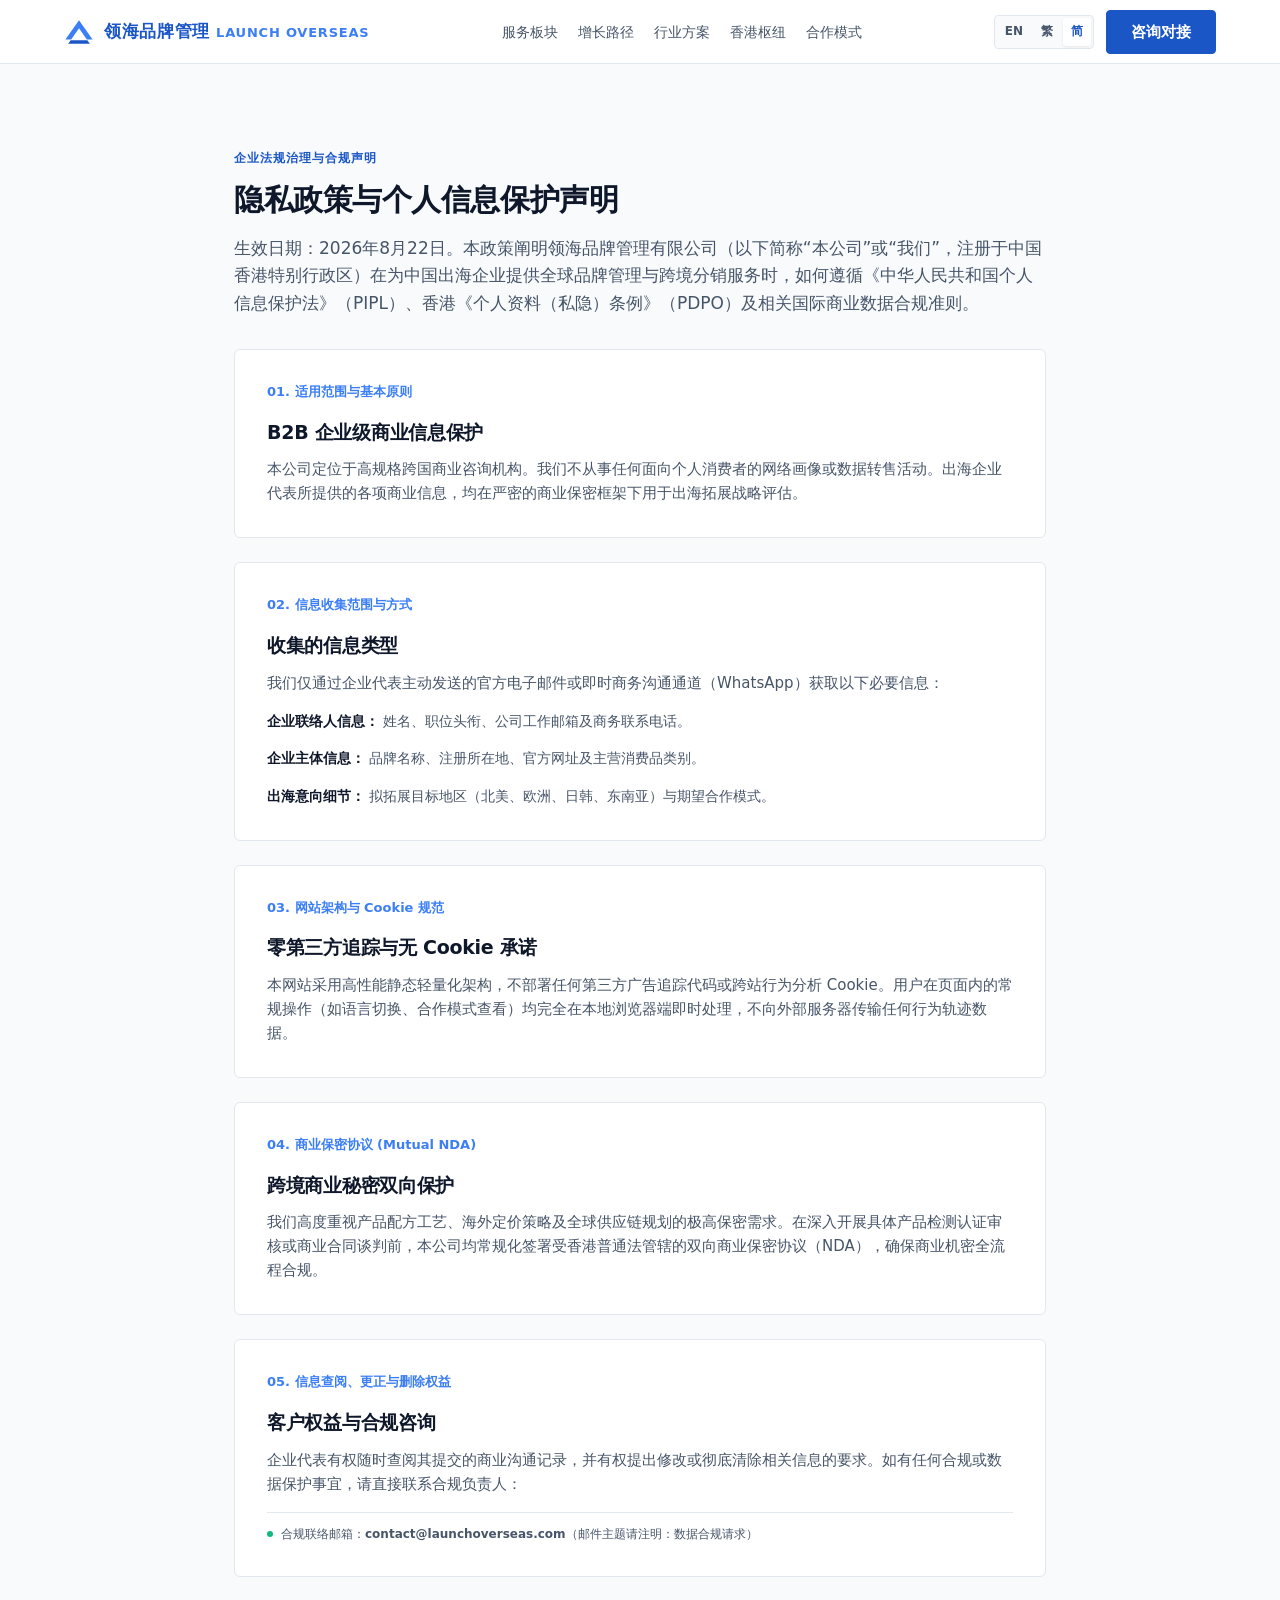
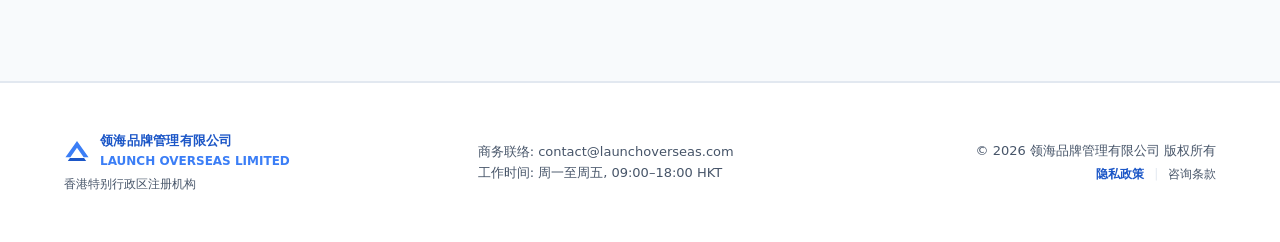
==== privacy-zh-cn.html @ 50e27c7c "1" ====
<!DOCTYPE html>
<html lang="zh-CN">
<head>
  <meta charset="UTF-8">
  <meta name="viewport" content="width=device-width, initial-scale=1.0, viewport-fit=cover">
  <meta name="theme-color" content="#1B56C7">
  <title>隐私政策 | 领海品牌管理有限公司</title>
  <meta name="description" content="领海品牌管理有限公司官方隐私政策与个人信息保护声明。严格遵循《中华人民共和国个人信息保护法》（PIPL）、香港PDPO及跨境商业咨询合规规范。">
  <link rel="canonical" href="https://launchoverseas.com/privacy-zh-cn.html">
  <link rel="alternate" hreflang="en" href="https://launchoverseas.com/privacy.html">
  <link rel="alternate" hreflang="zh-HK" href="https://launchoverseas.com/privacy-zh-hk.html">
  <link rel="alternate" hreflang="zh-CN" href="https://launchoverseas.com/privacy-zh-cn.html">
  <link rel="alternate" hreflang="x-default" href="https://launchoverseas.com/privacy.html">

  <!-- Open Graph -->
  <meta property="og:type" content="website">
  <meta property="og:site_name" content="领海品牌管理有限公司">
  <meta property="og:title" content="隐私政策 | 领海品牌管理有限公司">
  <meta property="og:description" content="领海品牌管理有限公司的数据安全合规、商业保密与隐私保护标准。">
  <meta property="og:url" content="https://launchoverseas.com/privacy-zh-cn.html">

  <!-- Modular Stylesheets -->
  <link rel="stylesheet" href="css/variables.css">
  <link rel="stylesheet" href="css/layout.css">
  <link rel="stylesheet" href="css/components.css">

  <!-- Schema.org JSON-LD -->
  <script type="application/ld+json">
  {
    "@context": "https://schema.org",
    "@type": "WebPage",
    "name": "隐私政策 - 领海品牌管理有限公司",
    "url": "https://launchoverseas.com/privacy-zh-cn.html",
    "description": "领海品牌管理有限公司的商业咨询隐私政策与个人信息保护条款。",
    "publisher": {
      "@type": "Corporation",
      "name": "领海品牌管理有限公司",
      "url": "https://launchoverseas.com/zh-cn.html"
    }
  }
  </script>
</head>
<body>
  <!-- Header / Navigation -->
  <header class="site-header" id="site-header">
    <div class="container header-container">
      <a href="zh-cn.html" class="brand-lockup" aria-label="领海品牌管理有限公司 首页">
        <svg class="brand-logo-svg" viewBox="270 85 260 225" width="30" height="26" aria-hidden="true">
          <path d="M 400 95 L 518 262 L 468 262 L 400 165 L 332 262 L 282 262 Z" fill="#3B7EF6"/>
          <polygon points="328,270 472,270 494,300 306,300" fill="#1B56C7"/>
        </svg>
        <span class="brand-names">
          <span class="brand-primary">领海品牌管理</span>
          <span class="brand-secondary">LAUNCH OVERSEAS</span>
        </span>
      </a>

      <nav class="desktop-nav" aria-label="主导航">
        <ul class="nav-links">
          <li><a href="zh-cn.html#capabilities">服务板块</a></li>
          <li><a href="zh-cn.html#roadmap">增长路径</a></li>
          <li><a href="zh-cn.html#playbooks">行业方案</a></li>
          <li><a href="zh-cn.html#jurisdiction">香港枢纽</a></li>
          <li><a href="zh-cn.html#models">合作模式</a></li>
        </ul>
      </nav>

      <div class="header-actions">
        <div class="lang-switch" role="group" aria-label="语言切换">
          <a href="privacy.html" class="lang-pill" hreflang="en">EN</a>
          <a href="privacy-zh-hk.html" class="lang-pill" hreflang="zh-HK">繁</a>
          <span class="lang-pill active">简</span>
        </div>
        <a href="zh-cn.html#contact" class="btn btn-primary nav-cta">咨询对接</a>
        <button class="mobile-toggle" id="mobile-toggle" aria-expanded="false" aria-controls="mobile-menu" aria-label="切换菜单">
          <span class="bar"></span>
          <span class="bar"></span>
        </button>
      </div>
    </div>

    <!-- Mobile Drawer Overlay -->
    <div class="mobile-menu" id="mobile-menu" aria-hidden="true">
      <div class="mobile-menu-inner">
        <ul class="mobile-nav-links">
          <li><a href="zh-cn.html#capabilities" class="mobile-link">服务板块</a></li>
          <li><a href="zh-cn.html#roadmap" class="mobile-link">增长路径</a></li>
          <li><a href="zh-cn.html#playbooks" class="mobile-link">行业落地方案</a></li>
          <li><a href="zh-cn.html#jurisdiction" class="mobile-link">香港枢纽</a></li>
          <li><a href="zh-cn.html#models" class="mobile-link">合作模式</a></li>
          <li><a href="zh-cn.html#contact" class="mobile-link mobile-cta-link">预约咨询</a></li>
        </ul>
        <div class="mobile-menu-footer">
          <span class="mobile-lang-title">Language / 語言 / 语言</span>
          <div class="mobile-lang-row">
            <a href="privacy.html" class="lang-pill">English</a>
            <a href="privacy-zh-hk.html" class="lang-pill">繁體中文</a>
            <span class="lang-pill active">简体中文</span>
          </div>
        </div>
      </div>
    </div>
  </header>

  <main>
    <section class="gateway-section">
      <div class="container" style="max-width: 860px;">
        <div class="section-header" style="margin-bottom: 32px;">
          <div class="meta-tag">企业法规治理与合规声明</div>
          <h1 class="section-title">隐私政策与个人信息保护声明</h1>
          <p class="section-definition">生效日期：2026年8月22日。本政策阐明领海品牌管理有限公司（以下简称“本公司”或“我们”，注册于中国香港特别行政区）在为中国出海企业提供全球品牌管理与跨境分销服务时，如何遵循《中华人民共和国个人信息保护法》（PIPL）、香港《个人资料（私隐）条例》（PDPO）及相关国际商业数据合规准则。</p>
        </div>

        <article class="feature-card" style="margin-bottom: 24px;">
          <div class="card-index">01. 适用范围与基本原则</div>
          <h2 class="card-title">B2B 企业级商业信息保护</h2>
          <p class="card-desc">本公司定位于高规格跨国商业咨询机构。我们不从事任何面向个人消费者的网络画像或数据转售活动。出海企业代表所提供的各项商业信息，均在严密的商业保密框架下用于出海拓展战略评估。</p>
        </article>

        <article class="feature-card" style="margin-bottom: 24px;">
          <div class="card-index">02. 信息收集范围与方式</div>
          <h2 class="card-title">收集的信息类型</h2>
          <p class="card-desc">我们仅通过企业代表主动发送的官方电子邮件或即时商务沟通通道（WhatsApp）获取以下必要信息：</p>
          <ul class="pillar-list" style="margin-top: 16px;">
            <li><strong>企业联络人信息：</strong> 姓名、职位头衔、公司工作邮箱及商务联系电话。</li>
            <li><strong>企业主体信息：</strong> 品牌名称、注册所在地、官方网址及主营消费品类别。</li>
            <li><strong>出海意向细节：</strong> 拟拓展目标地区（北美、欧洲、日韩、东南亚）与期望合作模式。</li>
          </ul>
        </article>

        <article class="feature-card" style="margin-bottom: 24px;">
          <div class="card-index">03. 网站架构与 Cookie 规范</div>
          <h2 class="card-title">零第三方追踪与无 Cookie 承诺</h2>
          <p class="card-desc">本网站采用高性能静态轻量化架构，不部署任何第三方广告追踪代码或跨站行为分析 Cookie。用户在页面内的常规操作（如语言切换、合作模式查看）均完全在本地浏览器端即时处理，不向外部服务器传输任何行为轨迹数据。</p>
        </article>

        <article class="feature-card" style="margin-bottom: 24px;">
          <div class="card-index">04. 商业保密协议 (Mutual NDA)</div>
          <h2 class="card-title">跨境商业秘密双向保护</h2>
          <p class="card-desc">我们高度重视产品配方工艺、海外定价策略及全球供应链规划的极高保密需求。在深入开展具体产品检测认证审核或商业合同谈判前，本公司均常规化签署受香港普通法管辖的双向商业保密协议（NDA），确保商业机密全流程合规。</p>
        </article>

        <article class="feature-card" style="margin-bottom: 24px;">
          <div class="card-index">05. 信息查阅、更正与删除权益</div>
          <h2 class="card-title">客户权益与合规咨询</h2>
          <p class="card-desc">企业代表有权随时查阅其提交的商业沟通记录，并有权提出修改或彻底清除相关信息的要求。如有任何合规或数据保护事宜，请直接联系合规负责人：</p>
          <div class="hub-matrix-footer" style="margin-top: 16px; padding-top: 12px;">
            <span class="footer-indicator"></span>
            <span>合规联络邮箱：<strong>contact@launchoverseas.com</strong>（邮件主题请注明：数据合规请求）</span>
          </div>
        </article>
      </div>
    </section>
  </main>

  <!-- Footer -->
  <footer class="site-footer">
    <div class="container footer-grid">
      <div class="footer-col">
        <div class="footer-brand-lockup">
          <svg class="footer-logo-svg" viewBox="270 85 260 225" width="26" height="22" aria-hidden="true">
            <path d="M 400 95 L 518 262 L 468 262 L 400 165 L 332 262 L 282 262 Z" fill="#3B7EF6"/>
            <polygon points="328,270 472,270 494,300 306,300" fill="#1B56C7"/>
          </svg>
          <div>
            <div class="footer-brand">领海品牌管理有限公司</div>
            <div class="footer-brand-en">LAUNCH OVERSEAS LIMITED</div>
          </div>
        </div>
        <p class="footer-sub">香港特别行政区注册机构</p>
      </div>

      <div class="footer-col footer-center">
        <p class="footer-meta">商务联络: contact@launchoverseas.com</p>
        <p class="footer-meta">工作时间: 周一至周五, 09:00–18:00 HKT</p>
      </div>

      <div class="footer-col footer-right">
        <p class="footer-copy">&copy; 2026 领海品牌管理有限公司 版权所有</p>
        <div class="footer-links">
          <a href="privacy-zh-cn.html" style="color: var(--color-indigo); font-weight: 600;">隐私政策</a>
          <span class="link-divider">|</span>
          <span>咨询条款</span>
        </div>
      </div>
    </div>
  </footer>

  <script src="js/app.js"></script>
</body>
</html>
---- css/variables.css ----
/* ==========================================================================
   Launch Overseas Limited - Design Tokens & Global Reset
   ========================================================================== */

:root {
  --bg-canvas: #F8FAFC;
  --bg-surface: #FFFFFF;
  --text-primary: #0F172A;
  --text-secondary: #475569;
  --border-stone: #E2E8F0;
  --color-indigo: #1B56C7;        /* Primary Royal Cobalt */
  --color-indigo-hover: #13429E;
  --color-azure: #3B7EF6;         /* Electric Azure */
  --color-azure-light: #EFF6FF;
  --font-main: system-ui, -apple-system, BlinkMacSystemFont, "Segoe UI", Roboto, "PingFang SC", "Microsoft YaHei", "PingFang HK", "Microsoft JhengHei", sans-serif;
  --header-height: 64px;
  --transition-smooth: 0.2s cubic-bezier(0.16, 1, 0.3, 1);
}

*, *::before, *::after {
  box-sizing: border-box;
  margin: 0;
  padding: 0;
}

html {
  font-size: 16px;
  scroll-behavior: smooth;
  -webkit-text-size-adjust: 100%;
}

body {
  background-color: var(--bg-canvas);
  color: var(--text-primary);
  font-family: var(--font-main);
  line-height: 1.6;
  padding-top: var(--header-height);
  padding-bottom: env(safe-area-inset-bottom);
  overflow-x: hidden;
}

.container {
  width: 100%;
  max-width: 1200px;
  margin: 0 auto;
  padding: 0 24px;
}

/* Typography Helpers */
h1, h2, h3, h4 {
  font-weight: 700;
  letter-spacing: -0.015em;
  color: var(--text-primary);
}

a {
  color: inherit;
  text-decoration: none;
}

.meta-tag {
  display: inline-block;
  font-size: 0.75rem;
  text-transform: uppercase;
  letter-spacing: 0.08em;
  color: var(--color-indigo);
  margin-bottom: 12px;
  font-weight: 700;
}
---- css/layout.css ----
/* ==========================================================================
   Launch Overseas Limited - Layout, Navigation & Breakpoints
   ========================================================================== */

/* Global Navigation */
.site-header {
  position: fixed;
  top: 0;
  left: 0;
  width: 100%;
  height: var(--header-height);
  background-color: rgba(255, 255, 255, 0.96);
  backdrop-filter: blur(12px);
  -webkit-backdrop-filter: blur(12px);
  border-bottom: 1px solid var(--border-stone);
  z-index: 1000;
  padding-top: env(safe-area-inset-top);
}

.header-container {
  display: flex;
  align-items: center;
  justify-content: space-between;
  height: 100%;
  gap: 12px;
}

.brand-lockup {
  display: flex;
  align-items: center;
  gap: 10px;
  flex-shrink: 0;
}

.brand-logo-svg {
  flex-shrink: 0;
  display: block;
}

.brand-names {
  display: flex;
  align-items: baseline;
  gap: 6px;
  white-space: nowrap;
}

.brand-primary {
  font-size: 1.0625rem;
  font-weight: 800;
  letter-spacing: 0.04em;
  color: var(--color-indigo);
}

.brand-secondary {
  font-size: 0.8125rem;
  font-weight: 600;
  letter-spacing: 0.06em;
  color: var(--color-azure);
}

.desktop-nav .nav-links {
  display: flex;
  list-style: none;
  gap: 20px;
}

.nav-links a {
  font-size: 0.875rem;
  font-weight: 500;
  color: var(--text-secondary);
  transition: color var(--transition-smooth);
}

.nav-links a:hover {
  color: var(--color-indigo);
}

.header-actions {
  display: flex;
  align-items: center;
  gap: 12px;
  flex-shrink: 0;
}

/* 3-Language Segmented Switcher (Desktop) */
.lang-switch {
  display: inline-flex;
  align-items: center;
  background-color: var(--bg-canvas);
  border: 1px solid var(--border-stone);
  border-radius: 4px;
  padding: 2px;
  gap: 2px;
}

.lang-pill {
  display: inline-flex;
  align-items: center;
  justify-content: center;
  padding: 4px 8px;
  font-size: 0.75rem;
  font-weight: 600;
  color: var(--text-secondary);
  border-radius: 3px;
  min-height: 28px;
  transition: background-color var(--transition-smooth), color var(--transition-smooth);
}

.lang-pill:hover {
  color: var(--color-indigo);
}

.lang-pill.active {
  background-color: var(--bg-surface);
  color: var(--color-indigo);
  box-shadow: 0 1px 3px rgba(0, 0, 0, 0.08);
}

.mobile-toggle {
  display: none;
  background: none;
  border: none;
  cursor: pointer;
  padding: 10px 4px;
  width: 44px;
  height: 44px;
  flex-direction: column;
  justify-content: center;
  align-items: center;
  gap: 6px;
}

.mobile-toggle .bar {
  display: block;
  width: 22px;
  height: 2px;
  background-color: var(--text-primary);
  transition: transform var(--transition-smooth), opacity var(--transition-smooth);
}

.mobile-menu {
  display: none;
}

/* Sections & Structural Layout */
.section-header {
  margin-bottom: 40px;
  max-width: 860px;
}

.section-title {
  font-size: 1.875rem;
  line-height: 1.3;
  margin-bottom: 16px;
}

.section-definition {
  font-size: 1.0625rem;
  color: var(--text-secondary);
  line-height: 1.6;
}

.gateway-section, .profiles-section, .roadmap-section, .playbooks-section, .pillars-section, .models-section, .faq-section, .contact-section {
  padding: 80px 0;
  border-bottom: 1px solid var(--border-stone);
}

.card-grid {
  display: grid;
  gap: 24px;
}

.card-grid.three-col {
  grid-template-columns: repeat(3, 1fr);
}

.card-grid.two-col {
  grid-template-columns: repeat(2, 1fr);
}

/* Footer Layout */
.site-footer {
  padding: 48px 0;
  background-color: var(--bg-surface);
  border-top: 1px solid var(--border-stone);
}

.footer-grid {
  display: grid;
  grid-template-columns: 1.2fr 1fr 1.2fr;
  gap: 24px;
  align-items: center;
  font-size: 0.8125rem;
  color: var(--text-secondary);
}

.footer-brand-lockup {
  display: flex;
  align-items: center;
  gap: 10px;
  margin-bottom: 4px;
}

.footer-brand {
  font-weight: 800;
  letter-spacing: 0.02em;
  color: var(--color-indigo);
}

.footer-brand-zh, .footer-brand-en {
  font-size: 0.75rem;
  color: var(--color-azure);
  font-weight: 600;
}

.footer-sub {
  font-size: 0.75rem;
  margin-top: 2px;
}

.footer-right {
  text-align: right;
}

.footer-links {
  margin-top: 4px;
  font-size: 0.75rem;
}

.link-divider {
  margin: 0 6px;
  color: var(--border-stone);
}

/* Responsive Adaptations */
@media (max-width: 992px) {
  .hero-grid {
    grid-template-columns: 1fr;
    gap: 36px;
  }

  .card-grid.three-col, .card-grid.two-col, .faq-grid {
    grid-template-columns: 1fr;
  }

  .trust-commitments, .contact-channels {
    grid-template-columns: 1fr;
  }

  .footer-grid {
    grid-template-columns: 1fr;
    text-align: left;
    gap: 16px;
  }

  .footer-right {
    text-align: left;
  }
}

@media (max-width: 768px) {
  :root {
    --header-height: 56px;
  }

  .container {
    padding: 0 16px;
  }

  /* Clean Mobile Header */
  .desktop-nav, .nav-cta, .brand-secondary, .lang-switch {
    display: none;
  }

  .brand-primary {
    font-size: 0.9375rem;
  }

  .mobile-toggle {
    display: flex;
  }

  .section-title {
    font-size: 1.5rem;
  }

  /* Mobile Drawer Overlay */
  .mobile-menu {
    display: block;
    position: fixed;
    top: var(--header-height);
    left: 0;
    width: 100%;
    height: calc(100dvh - var(--header-height));
    background-color: var(--bg-surface);
    border-top: 1px solid var(--border-stone);
    transform: translateY(-100%);
    opacity: 0;
    pointer-events: none;
    transition: transform var(--transition-smooth), opacity var(--transition-smooth);
    z-index: 999;
  }

  .mobile-menu.is-open {
    transform: translateY(0);
    opacity: 1;
    pointer-events: auto;
  }

  .mobile-menu-inner {
    padding: 28px 20px;
    display: flex;
    flex-direction: column;
    justify-content: space-between;
    height: 100%;
    overflow-y: auto;
  }

  .mobile-nav-links {
    list-style: none;
    display: flex;
    flex-direction: column;
    gap: 16px;
  }

  .mobile-nav-links a {
    font-size: 1.1rem;
    font-weight: 600;
    color: var(--text-primary);
  }

  .mobile-cta-link {
    color: var(--color-indigo) !important;
    font-weight: 700;
  }

  /* Language Switcher inside Mobile Drawer */
  .mobile-menu-footer {
    display: flex;
    flex-direction: column;
    gap: 12px;
    padding-top: 20px;
    border-top: 1px solid var(--border-stone);
  }

  .mobile-lang-title {
    font-size: 0.75rem;
    text-transform: uppercase;
    letter-spacing: 0.05em;
    color: var(--text-secondary);
    font-weight: 700;
  }

  .mobile-lang-row {
    display: flex;
    align-items: center;
    gap: 8px;
  }

  .mobile-lang-row .lang-pill {
    flex: 1;
    min-height: 40px;
    font-size: 0.875rem;
    background-color: var(--bg-canvas);
    border: 1px solid var(--border-stone);
  }

  .mobile-lang-row .lang-pill.active {
    background-color: var(--color-indigo);
    color: #FFFFFF;
    border-color: var(--color-indigo);
  }
}
---- css/components.css ----
/* ==========================================================================
   Launch Overseas Limited - Component Library
   ========================================================================== */

/* Buttons & Links */
.btn {
  display: inline-flex;
  align-items: center;
  justify-content: center;
  min-height: 44px;
  padding: 0 24px;
  font-size: 0.9375rem;
  font-weight: 600;
  border-radius: 4px;
  cursor: pointer;
  transition: background-color var(--transition-smooth), opacity var(--transition-smooth), transform var(--transition-smooth);
}

.btn-primary {
  background-color: var(--color-indigo);
  color: #FFFFFF;
  border: 1px solid var(--color-indigo);
}

.btn-primary:hover {
  background-color: var(--color-indigo-hover);
  transform: translateY(-1px);
}

.btn-link {
  display: inline-flex;
  align-items: center;
  gap: 8px;
  min-height: 44px;
  font-size: 0.9375rem;
  font-weight: 600;
  color: var(--color-indigo);
}

.btn-link:hover .arrow {
  transform: translateX(4px);
}

.arrow {
  transition: transform var(--transition-smooth);
}

/* Hero Component */
.hero-section {
  padding: 80px 0 64px;
  background-color: var(--bg-surface);
  border-bottom: 1px solid var(--border-stone);
}

.hero-grid {
  display: grid;
  grid-template-columns: 6.5fr 5.5fr;
  gap: 48px;
  align-items: center;
}

.hero-title {
  font-size: 2.375rem;
  line-height: 1.22;
  margin-bottom: 20px;
}

.hero-lead {
  font-size: 1.0625rem;
  color: var(--text-secondary);
  line-height: 1.6;
  margin-bottom: 32px;
}

.hero-actions {
  display: flex;
  align-items: center;
  gap: 24px;
  margin-bottom: 36px;
  flex-wrap: wrap;
}

.hero-region-pills {
  display: flex;
  gap: 10px;
  flex-wrap: wrap;
}

.region-pill {
  font-size: 0.75rem;
  font-weight: 600;
  padding: 6px 12px;
  background-color: var(--color-azure-light);
  border: 1px solid #BFDBFE;
  color: var(--color-indigo);
  border-radius: 4px;
}

/* Hero Matrix Visual */
.hero-visual {
  background-color: var(--bg-surface);
  border: 1px solid var(--border-stone);
  border-radius: 6px;
  padding: 28px;
  box-shadow: 0 4px 20px -2px rgba(27, 86, 199, 0.05);
}

.hub-matrix-header {
  display: flex;
  justify-content: space-between;
  align-items: center;
  flex-wrap: wrap;
  gap: 8px;
  padding-bottom: 16px;
  border-bottom: 1px solid var(--border-stone);
  margin-bottom: 20px;
}

.hub-badge-wrap {
  display: flex;
  align-items: center;
  gap: 8px;
  flex-wrap: wrap;
}

.hub-tag {
  background-color: var(--color-indigo);
  color: #FFFFFF;
  font-size: 0.6875rem;
  font-weight: 700;
  padding: 3px 8px;
  border-radius: 3px;
  letter-spacing: 0.05em;
  text-transform: uppercase;
}

.hub-location {
  font-size: 0.875rem;
  font-weight: 700;
  color: var(--text-primary);
}

.hub-law-label {
  font-size: 0.75rem;
  font-weight: 500;
  color: var(--color-azure);
}

.matrix-grid {
  display: grid;
  grid-template-columns: 1fr 1fr;
  gap: 16px;
  margin-bottom: 20px;
}

.matrix-tile {
  background-color: var(--bg-canvas);
  border: 1px solid var(--border-stone);
  border-radius: 4px;
  padding: 16px;
}

.tile-region {
  font-size: 0.75rem;
  text-transform: uppercase;
  letter-spacing: 0.05em;
  color: var(--color-azure);
  font-weight: 700;
  margin-bottom: 4px;
}

.tile-stat {
  font-size: 0.9375rem;
  font-weight: 700;
  color: var(--text-primary);
  margin-bottom: 6px;
}

.tile-desc {
  font-size: 0.75rem;
  color: var(--text-secondary);
  line-height: 1.45;
}

.hub-matrix-footer {
  display: flex;
  align-items: center;
  gap: 8px;
  padding-top: 14px;
  border-top: 1px solid var(--border-stone);
  font-size: 0.75rem;
  color: var(--text-secondary);
}

.footer-indicator {
  display: inline-block;
  width: 6px;
  height: 6px;
  border-radius: 50%;
  background-color: #10B981;
  flex-shrink: 0;
}

/* Feature & Pillar Cards */
.feature-card, .pillar-card {
  background-color: var(--bg-surface);
  border: 1px solid var(--border-stone);
  border-radius: 6px;
  padding: 32px;
  transition: transform var(--transition-smooth), box-shadow var(--transition-smooth);
}

.feature-card:hover, .pillar-card:hover {
  transform: translateY(-2px);
  box-shadow: 0 6px 24px -4px rgba(27, 86, 199, 0.06);
}

.card-index {
  font-size: 0.8125rem;
  font-weight: 700;
  color: var(--color-azure);
  margin-bottom: 16px;
}

.card-title {
  font-size: 1.1875rem;
  line-height: 1.4;
  margin-bottom: 12px;
}

.card-desc {
  font-size: 0.9375rem;
  color: var(--text-secondary);
  line-height: 1.6;
}

.pillar-header {
  border-bottom: 1px solid var(--border-stone);
  padding-bottom: 16px;
  margin-bottom: 20px;
}

.pillar-tag {
  display: block;
  font-size: 0.6875rem;
  text-transform: uppercase;
  letter-spacing: 0.08em;
  color: var(--color-azure);
  font-weight: 700;
  margin-bottom: 6px;
}

.pillar-title {
  font-size: 1.25rem;
}

.pillar-list {
  list-style: none;
  display: flex;
  flex-direction: column;
  gap: 16px;
}

.pillar-list li {
  font-size: 0.875rem;
  color: var(--text-secondary);
  line-height: 1.55;
}

.pillar-list strong {
  color: var(--text-primary);
  font-weight: 600;
}

/* ==========================================================================
   Roadmap (3-Phase Growth Engine) Component
   ========================================================================== */
.roadmap-card {
  position: relative;
  background-color: var(--bg-surface);
  border: 1px solid var(--border-stone);
  border-radius: 6px;
  padding: 32px;
  transition: transform var(--transition-smooth), box-shadow var(--transition-smooth);
}

.roadmap-card:hover {
  transform: translateY(-2px);
  box-shadow: 0 6px 24px -4px rgba(27, 86, 199, 0.06);
}

.roadmap-step-badge {
  display: inline-flex;
  align-items: center;
  gap: 6px;
  background-color: var(--color-azure-light);
  border: 1px solid #BFDBFE;
  color: var(--color-indigo);
  font-size: 0.75rem;
  font-weight: 700;
  padding: 4px 10px;
  border-radius: 3px;
  margin-bottom: 16px;
}

.roadmap-title {
  font-size: 1.1875rem;
  line-height: 1.4;
  margin-bottom: 12px;
}

.roadmap-list {
  list-style: none;
  display: flex;
  flex-direction: column;
  gap: 10px;
  margin-top: 14px;
}

.roadmap-list li {
  font-size: 0.875rem;
  color: var(--text-secondary);
  line-height: 1.5;
  position: relative;
  padding-left: 16px;
}

.roadmap-list li::before {
  content: "•";
  position: absolute;
  left: 0;
  color: var(--color-azure);
  font-weight: bold;
}

/* ==========================================================================
   Category Playbooks Component
   ========================================================================== */
.playbook-card {
  background-color: var(--bg-surface);
  border: 1px solid var(--border-stone);
  border-radius: 6px;
  padding: 32px;
  display: flex;
  flex-direction: column;
  justify-content: space-between;
  transition: transform var(--transition-smooth), box-shadow var(--transition-smooth);
}

.playbook-card:hover {
  transform: translateY(-2px);
  box-shadow: 0 6px 24px -4px rgba(27, 86, 199, 0.06);
}

.playbook-tag {
  display: inline-block;
  font-size: 0.6875rem;
  text-transform: uppercase;
  letter-spacing: 0.08em;
  color: var(--color-indigo);
  font-weight: 700;
  margin-bottom: 8px;
}

.playbook-title {
  font-size: 1.25rem;
  line-height: 1.35;
  margin-bottom: 16px;
}

.playbook-badge-row {
  display: flex;
  gap: 8px;
  flex-wrap: wrap;
  margin-bottom: 16px;
}

.playbook-pill {
  font-size: 0.6875rem;
  font-weight: 600;
  padding: 3px 8px;
  background-color: var(--bg-canvas);
  border: 1px solid var(--border-stone);
  color: var(--text-secondary);
  border-radius: 3px;
}

.playbook-desc {
  font-size: 0.875rem;
  color: var(--text-secondary);
  line-height: 1.6;
  margin-bottom: 16px;
}

/* ==========================================================================
   Interactive Partnership Model Switcher Component
   ========================================================================== */
.model-switcher-wrap {
  display: flex;
  flex-direction: column;
  gap: 32px;
}

.model-tabs {
  display: grid;
  grid-template-columns: repeat(3, 1fr);
  background-color: var(--bg-canvas);
  border: 1px solid var(--border-stone);
  border-radius: 6px;
  padding: 4px;
  gap: 4px;
}

.model-tab-btn {
  display: flex;
  align-items: center;
  justify-content: center;
  min-height: 48px;
  padding: 8px 16px;
  background: none;
  border: none;
  border-radius: 4px;
  font-family: inherit;
  font-size: 0.9375rem;
  font-weight: 600;
  color: var(--text-secondary);
  cursor: pointer;
  transition: background-color var(--transition-smooth), color var(--transition-smooth), box-shadow var(--transition-smooth);
}

.model-tab-btn:hover {
  color: var(--color-indigo);
}

.model-tab-btn.active {
  background-color: var(--bg-surface);
  color: var(--color-indigo);
  box-shadow: 0 2px 8px rgba(0, 0, 0, 0.06);
}

.model-panels {
  position: relative;
}

.model-panel {
  display: none;
  background-color: var(--bg-surface);
  border: 1px solid var(--border-stone);
  border-radius: 8px;
  padding: 40px;
  box-shadow: 0 4px 20px -2px rgba(27, 86, 199, 0.05);
}

.model-panel.active {
  display: block;
  animation: panelFadeIn 0.25s ease-in-out;
}

@keyframes panelFadeIn {
  from { opacity: 0; transform: translateY(4px); }
  to { opacity: 1; transform: translateY(0); }
}

.panel-header-row {
  display: flex;
  justify-content: space-between;
  align-items: flex-start;
  flex-wrap: wrap;
  gap: 16px;
  border-bottom: 1px solid var(--border-stone);
  padding-bottom: 24px;
  margin-bottom: 28px;
}

.panel-title-wrap {
  max-width: 680px;
}

.panel-badge {
  display: inline-block;
  font-size: 0.6875rem;
  font-weight: 700;
  text-transform: uppercase;
  letter-spacing: 0.08em;
  color: var(--color-azure);
  margin-bottom: 6px;
}

.panel-title {
  font-size: 1.5rem;
  color: var(--text-primary);
  margin-bottom: 8px;
}

.panel-profile-lead {
  font-size: 0.9375rem;
  color: var(--text-secondary);
}

.panel-profile-lead strong {
  color: var(--text-primary);
}

.panel-details-grid {
  display: grid;
  grid-template-columns: 1fr 1fr;
  gap: 28px;
  margin-bottom: 32px;
}

.detail-block {
  background-color: var(--bg-canvas);
  border: 1px solid var(--border-stone);
  border-radius: 6px;
  padding: 20px;
}

.detail-label {
  font-size: 0.75rem;
  font-weight: 700;
  text-transform: uppercase;
  letter-spacing: 0.05em;
  color: var(--color-indigo);
  margin-bottom: 8px;
}

.detail-content {
  font-size: 0.875rem;
  color: var(--text-secondary);
  line-height: 1.55;
}

.panel-action-bar {
  display: flex;
  align-items: center;
  justify-content: space-between;
  flex-wrap: wrap;
  gap: 16px;
  padding-top: 24px;
  border-top: 1px solid var(--border-stone);
}

.panel-action-note {
  font-size: 0.8125rem;
  color: var(--text-secondary);
}

/* FAQ Module */
.faq-grid {
  display: grid;
  grid-template-columns: repeat(2, 1fr);
  gap: 24px;
}

.faq-item {
  background-color: var(--bg-surface);
  border: 1px solid var(--border-stone);
  border-radius: 6px;
  padding: 28px;
}

.faq-question {
  font-size: 1.0625rem;
  margin-bottom: 12px;
  line-height: 1.4;
  color: var(--color-indigo);
}

.faq-answer {
  font-size: 0.875rem;
  color: var(--text-secondary);
  line-height: 1.6;
}

/* Contact Card Module */
.contact-card {
  background-color: var(--bg-surface);
  border: 1px solid var(--border-stone);
  border-radius: 8px;
  padding: 48px;
  box-shadow: 0 4px 24px -2px rgba(27, 86, 199, 0.06);
}

.contact-header {
  max-width: 700px;
  margin-bottom: 32px;
}

.contact-title {
  font-size: 2rem;
  margin-bottom: 12px;
}

.contact-lead {
  font-size: 1rem;
  color: var(--text-secondary);
}

.trust-commitments {
  display: grid;
  grid-template-columns: repeat(3, 1fr);
  gap: 20px;
  border-top: 1px solid var(--border-stone);
  border-bottom: 1px solid var(--border-stone);
  padding: 24px 0;
  margin-bottom: 36px;
}

.trust-item {
  display: flex;
  align-items: flex-start;
  gap: 10px;
  font-size: 0.875rem;
  color: var(--text-secondary);
}

.trust-bullet {
  display: inline-block;
  width: 6px;
  height: 6px;
  background-color: var(--color-azure);
  margin-top: 8px;
  flex-shrink: 0;
  border-radius: 1px;
}

.trust-item strong {
  color: var(--text-primary);
}

.contact-channels {
  display: grid;
  grid-template-columns: repeat(3, 1fr);
  gap: 24px;
}

.channel-box {
  background-color: var(--bg-canvas);
  border: 1px solid var(--border-stone);
  border-radius: 6px;
  padding: 20px;
  display: flex;
  flex-direction: column;
  gap: 8px;
}

.channel-label {
  font-size: 0.75rem;
  text-transform: uppercase;
  letter-spacing: 0.05em;
  color: var(--color-indigo);
  font-weight: 700;
}

.channel-value {
  font-size: 0.9375rem;
  font-weight: 600;
  color: var(--text-primary);
  word-break: break-all;
}

.channel-value.email-link, .channel-value.whatsapp-link {
  color: var(--color-indigo);
  text-decoration: underline;
  text-underline-offset: 3px;
}

.copy-btn {
  display: inline-flex;
  align-items: center;
  gap: 6px;
  align-self: flex-start;
  background: var(--bg-surface);
  border: 1px solid var(--border-stone);
  padding: 4px 10px;
  font-size: 0.75rem;
  font-weight: 600;
  cursor: pointer;
  color: var(--text-primary);
  margin-top: 4px;
  border-radius: 4px;
  min-height: 28px;
  transition: border-color var(--transition-smooth), color var(--transition-smooth);
}

.copy-btn:hover {
  border-color: var(--color-indigo);
  color: var(--color-indigo);
}

/* Specific Component Overrides for Tablet & Mobile */
@media (max-width: 992px) {
  .hero-grid {
    grid-template-columns: 1fr;
    gap: 36px;
  }

  .model-tabs {
    grid-template-columns: 1fr;
  }

  .panel-details-grid {
    grid-template-columns: 1fr;
    gap: 16px;
  }
}

@media (max-width: 768px) {
  .hero-title {
    font-size: 1.75rem;
  }

  .matrix-grid {
    grid-template-columns: 1fr;
    gap: 12px;
  }

  .hero-visual {
    padding: 20px 16px;
  }

  .model-panel {
    padding: 24px 16px;
  }

  .panel-title {
    font-size: 1.25rem;
  }

  .contact-card {
    padding: 24px 16px;
  }

  .contact-title {
    font-size: 1.5rem;
  }
}
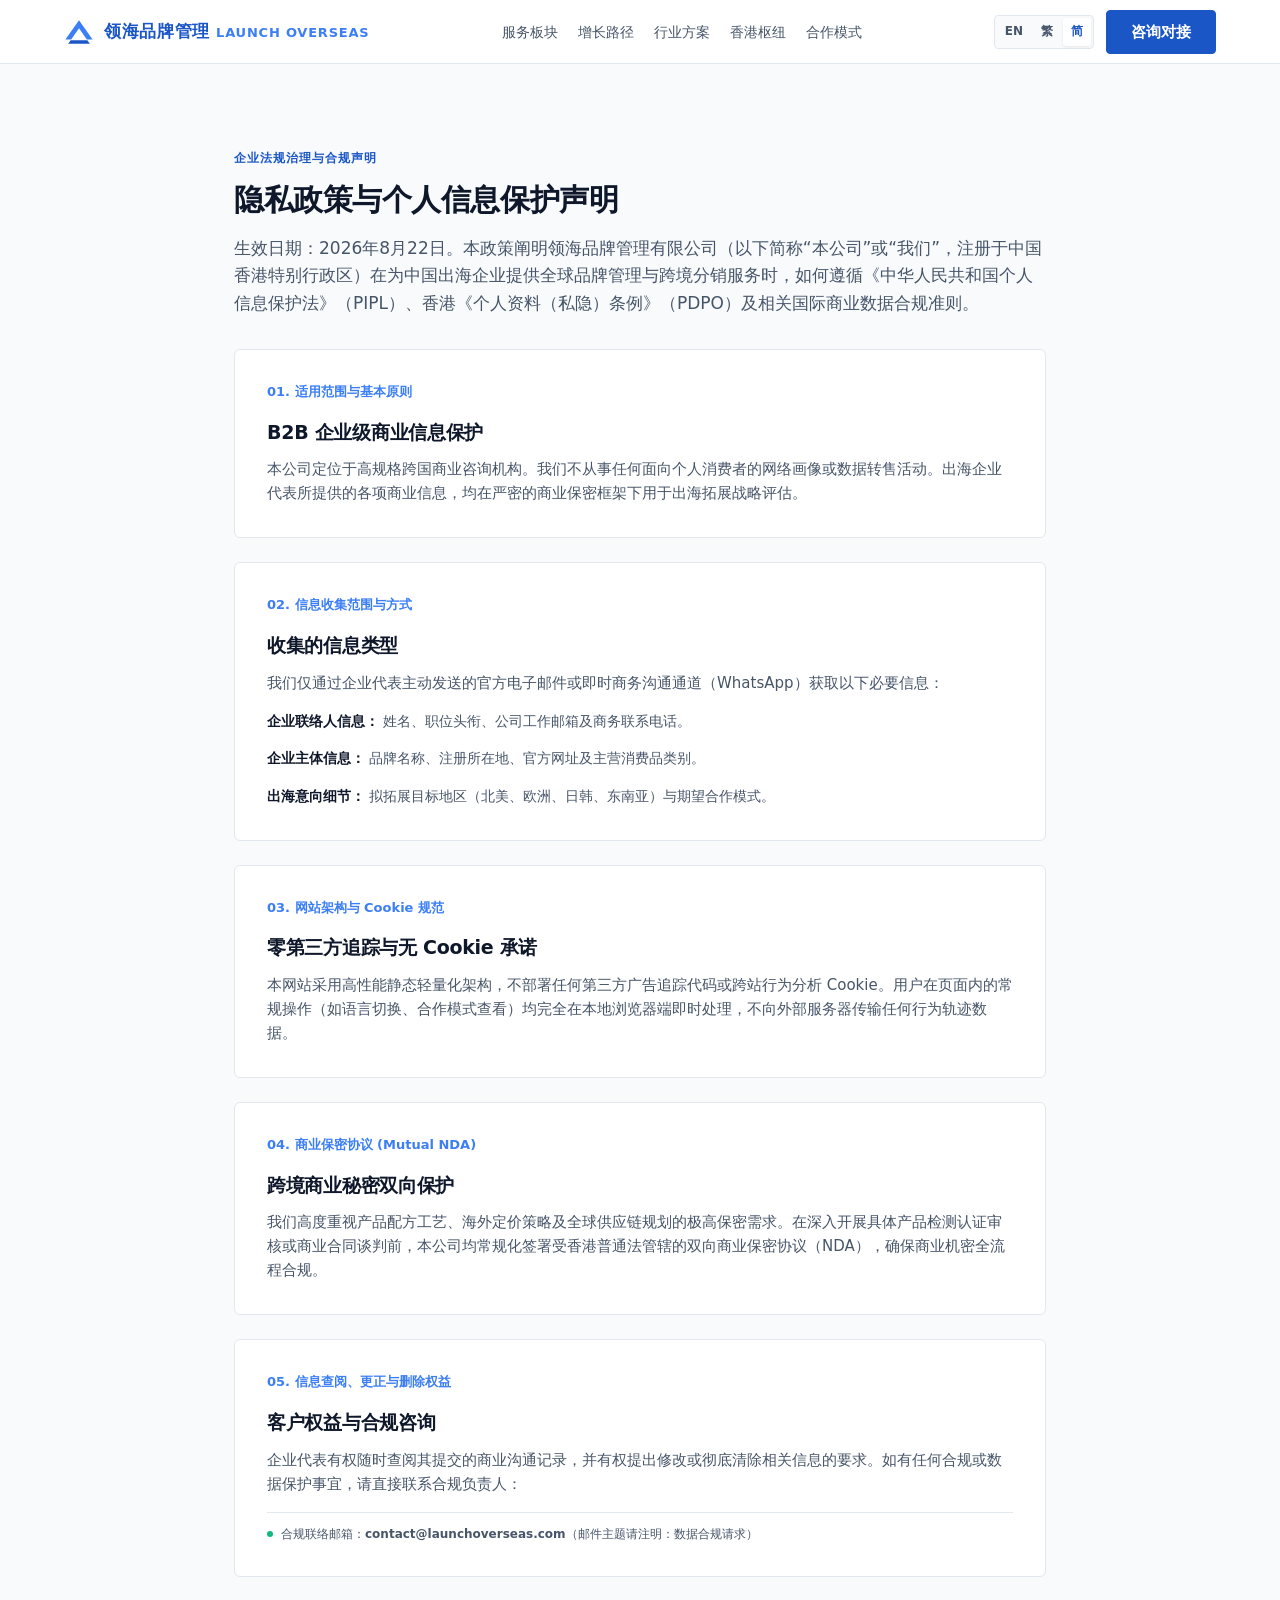
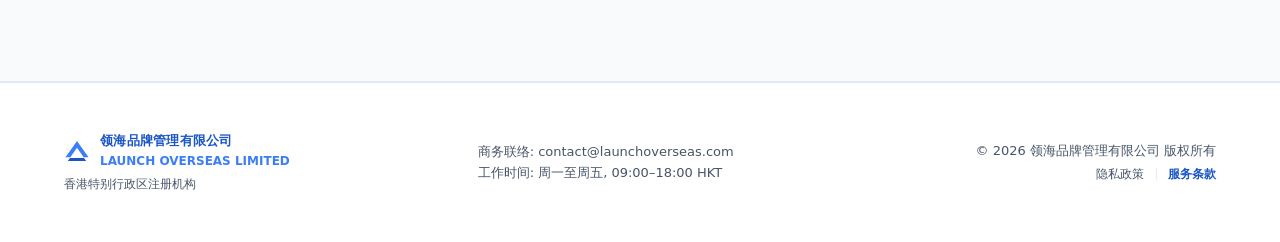
==== commit c4bfdc3b: "2" ====
--- a/privacy-zh-cn.html
+++ b/privacy-zh-cn.html
@@ -178,9 +178,9 @@
       <div class="footer-col footer-right">
         <p class="footer-copy">&copy; 2026 领海品牌管理有限公司 版权所有</p>
         <div class="footer-links">
-          <a href="privacy-zh-cn.html" style="color: var(--color-indigo); font-weight: 600;">隐私政策</a>
+          <a href="privacy-zh-cn.html" style="color: var(--text-secondary);">隐私政策</a>
           <span class="link-divider">|</span>
-          <span>咨询条款</span>
+          <a href="terms-zh-cn.html" style="color: var(--color-indigo); font-weight: 600;">服务条款</a>
         </div>
       </div>
     </div>
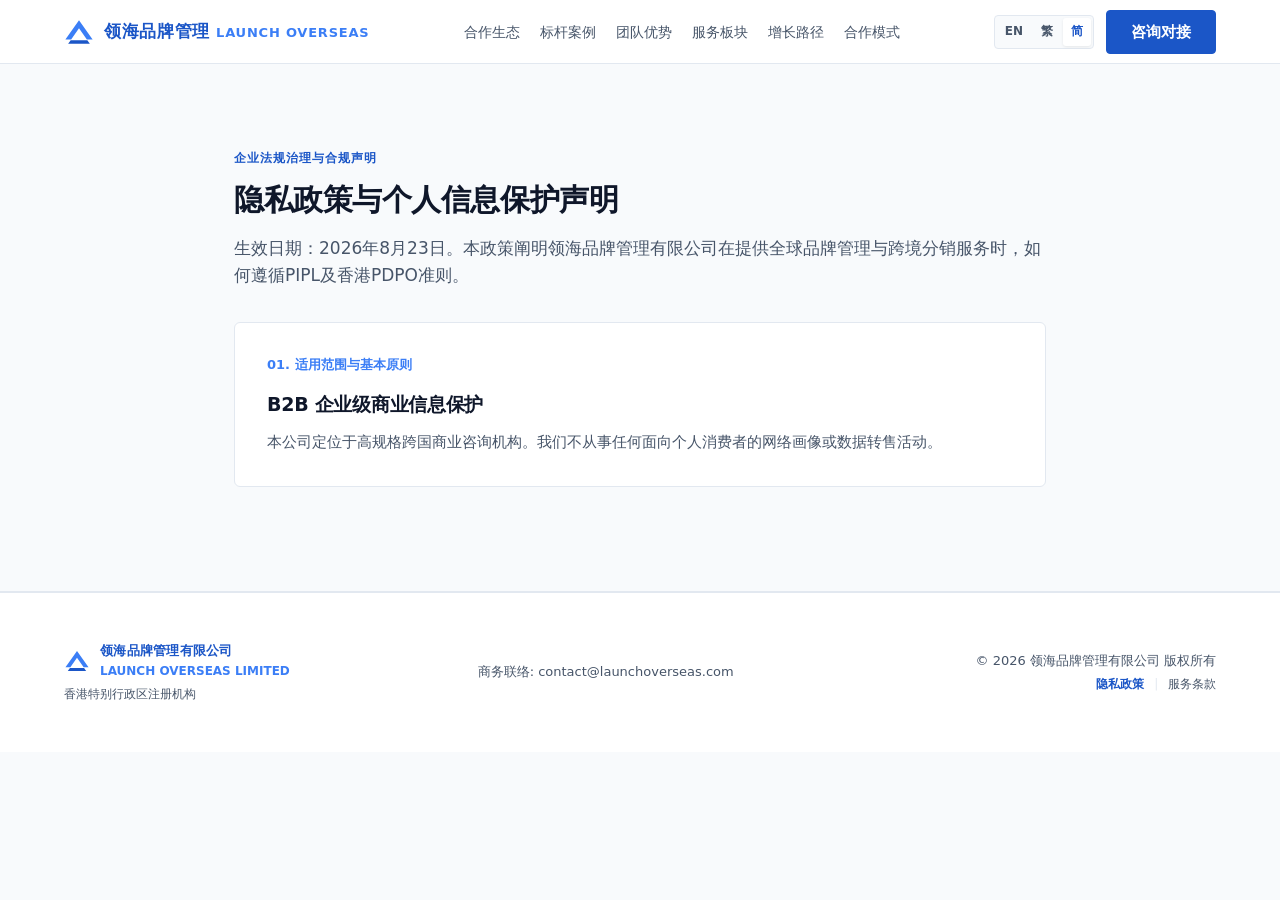
==== commit d09ec27b: "1" ====
--- a/privacy-zh-cn.html
+++ b/privacy-zh-cn.html
@@ -5,43 +5,21 @@
   <meta name="viewport" content="width=device-width, initial-scale=1.0, viewport-fit=cover">
   <meta name="theme-color" content="#1B56C7">
   <title>隐私政策 | 领海品牌管理有限公司</title>
-  <meta name="description" content="领海品牌管理有限公司官方隐私政策与个人信息保护声明。严格遵循《中华人民共和国个人信息保护法》（PIPL）、香港PDPO及跨境商业咨询合规规范。">
+  <meta name="description" content="领海品牌管理有限公司官方隐私政策与个人信息保护声明。严格遵循《个人信息保护法》（PIPL）、香港PDPO及跨境商业咨询合规规范。">
   <link rel="canonical" href="https://launchoverseas.com/privacy-zh-cn.html">
   <link rel="alternate" hreflang="en" href="https://launchoverseas.com/privacy.html">
   <link rel="alternate" hreflang="zh-HK" href="https://launchoverseas.com/privacy-zh-hk.html">
   <link rel="alternate" hreflang="zh-CN" href="https://launchoverseas.com/privacy-zh-cn.html">
   <link rel="alternate" hreflang="x-default" href="https://launchoverseas.com/privacy.html">
 
-  <!-- Open Graph -->
-  <meta property="og:type" content="website">
-  <meta property="og:site_name" content="领海品牌管理有限公司">
-  <meta property="og:title" content="隐私政策 | 领海品牌管理有限公司">
-  <meta property="og:description" content="领海品牌管理有限公司的数据安全合规、商业保密与隐私保护标准。">
-  <meta property="og:url" content="https://launchoverseas.com/privacy-zh-cn.html">
-
-  <!-- Modular Stylesheets -->
+  <!-- Modular Stylesheets (Split Architecture) -->
   <link rel="stylesheet" href="css/variables.css">
   <link rel="stylesheet" href="css/layout.css">
-  <link rel="stylesheet" href="css/components.css">
-
-  <!-- Schema.org JSON-LD -->
-  <script type="application/ld+json">
-  {
-    "@context": "https://schema.org",
-    "@type": "WebPage",
-    "name": "隐私政策 - 领海品牌管理有限公司",
-    "url": "https://launchoverseas.com/privacy-zh-cn.html",
-    "description": "领海品牌管理有限公司的商业咨询隐私政策与个人信息保护条款。",
-    "publisher": {
-      "@type": "Corporation",
-      "name": "领海品牌管理有限公司",
-      "url": "https://launchoverseas.com/zh-cn.html"
-    }
-  }
-  </script>
+  <link rel="stylesheet" href="css/sections.css">
+  <link rel="stylesheet" href="css/services.css">
+  <link rel="stylesheet" href="css/interactive.css">
 </head>
 <body>
-  <!-- Header / Navigation -->
   <header class="site-header" id="site-header">
     <div class="container header-container">
       <a href="zh-cn.html" class="brand-lockup" aria-label="领海品牌管理有限公司 首页">
@@ -57,10 +35,11 @@
 
       <nav class="desktop-nav" aria-label="主导航">
         <ul class="nav-links">
+          <li><a href="zh-cn.html#partners">合作生态</a></li>
+          <li><a href="zh-cn.html#cases">标杆案例</a></li>
+          <li><a href="zh-cn.html#leadership">团队优势</a></li>
           <li><a href="zh-cn.html#capabilities">服务板块</a></li>
           <li><a href="zh-cn.html#roadmap">增长路径</a></li>
-          <li><a href="zh-cn.html#playbooks">行业方案</a></li>
-          <li><a href="zh-cn.html#jurisdiction">香港枢纽</a></li>
           <li><a href="zh-cn.html#models">合作模式</a></li>
         </ul>
       </nav>
@@ -72,32 +51,6 @@
           <span class="lang-pill active">简</span>
         </div>
         <a href="zh-cn.html#contact" class="btn btn-primary nav-cta">咨询对接</a>
-        <button class="mobile-toggle" id="mobile-toggle" aria-expanded="false" aria-controls="mobile-menu" aria-label="切换菜单">
-          <span class="bar"></span>
-          <span class="bar"></span>
-        </button>
-      </div>
-    </div>
-
-    <!-- Mobile Drawer Overlay -->
-    <div class="mobile-menu" id="mobile-menu" aria-hidden="true">
-      <div class="mobile-menu-inner">
-        <ul class="mobile-nav-links">
-          <li><a href="zh-cn.html#capabilities" class="mobile-link">服务板块</a></li>
-          <li><a href="zh-cn.html#roadmap" class="mobile-link">增长路径</a></li>
-          <li><a href="zh-cn.html#playbooks" class="mobile-link">行业落地方案</a></li>
-          <li><a href="zh-cn.html#jurisdiction" class="mobile-link">香港枢纽</a></li>
-          <li><a href="zh-cn.html#models" class="mobile-link">合作模式</a></li>
-          <li><a href="zh-cn.html#contact" class="mobile-link mobile-cta-link">预约咨询</a></li>
-        </ul>
-        <div class="mobile-menu-footer">
-          <span class="mobile-lang-title">Language / 語言 / 语言</span>
-          <div class="mobile-lang-row">
-            <a href="privacy.html" class="lang-pill">English</a>
-            <a href="privacy-zh-hk.html" class="lang-pill">繁體中文</a>
-            <span class="lang-pill active">简体中文</span>
-          </div>
-        </div>
       </div>
     </div>
   </header>
@@ -108,52 +61,18 @@
         <div class="section-header" style="margin-bottom: 32px;">
           <div class="meta-tag">企业法规治理与合规声明</div>
           <h1 class="section-title">隐私政策与个人信息保护声明</h1>
-          <p class="section-definition">生效日期：2026年8月22日。本政策阐明领海品牌管理有限公司（以下简称“本公司”或“我们”，注册于中国香港特别行政区）在为中国出海企业提供全球品牌管理与跨境分销服务时，如何遵循《中华人民共和国个人信息保护法》（PIPL）、香港《个人资料（私隐）条例》（PDPO）及相关国际商业数据合规准则。</p>
+          <p class="section-definition">生效日期：2026年8月23日。本政策阐明领海品牌管理有限公司在提供全球品牌管理与跨境分销服务时，如何遵循PIPL及香港PDPO准则。</p>
         </div>
 
         <article class="feature-card" style="margin-bottom: 24px;">
           <div class="card-index">01. 适用范围与基本原则</div>
           <h2 class="card-title">B2B 企业级商业信息保护</h2>
-          <p class="card-desc">本公司定位于高规格跨国商业咨询机构。我们不从事任何面向个人消费者的网络画像或数据转售活动。出海企业代表所提供的各项商业信息，均在严密的商业保密框架下用于出海拓展战略评估。</p>
-        </article>
-
-        <article class="feature-card" style="margin-bottom: 24px;">
-          <div class="card-index">02. 信息收集范围与方式</div>
-          <h2 class="card-title">收集的信息类型</h2>
-          <p class="card-desc">我们仅通过企业代表主动发送的官方电子邮件或即时商务沟通通道（WhatsApp）获取以下必要信息：</p>
-          <ul class="pillar-list" style="margin-top: 16px;">
-            <li><strong>企业联络人信息：</strong> 姓名、职位头衔、公司工作邮箱及商务联系电话。</li>
-            <li><strong>企业主体信息：</strong> 品牌名称、注册所在地、官方网址及主营消费品类别。</li>
-            <li><strong>出海意向细节：</strong> 拟拓展目标地区（北美、欧洲、日韩、东南亚）与期望合作模式。</li>
-          </ul>
-        </article>
-
-        <article class="feature-card" style="margin-bottom: 24px;">
-          <div class="card-index">03. 网站架构与 Cookie 规范</div>
-          <h2 class="card-title">零第三方追踪与无 Cookie 承诺</h2>
-          <p class="card-desc">本网站采用高性能静态轻量化架构，不部署任何第三方广告追踪代码或跨站行为分析 Cookie。用户在页面内的常规操作（如语言切换、合作模式查看）均完全在本地浏览器端即时处理，不向外部服务器传输任何行为轨迹数据。</p>
-        </article>
-
-        <article class="feature-card" style="margin-bottom: 24px;">
-          <div class="card-index">04. 商业保密协议 (Mutual NDA)</div>
-          <h2 class="card-title">跨境商业秘密双向保护</h2>
-          <p class="card-desc">我们高度重视产品配方工艺、海外定价策略及全球供应链规划的极高保密需求。在深入开展具体产品检测认证审核或商业合同谈判前，本公司均常规化签署受香港普通法管辖的双向商业保密协议（NDA），确保商业机密全流程合规。</p>
-        </article>
-
-        <article class="feature-card" style="margin-bottom: 24px;">
-          <div class="card-index">05. 信息查阅、更正与删除权益</div>
-          <h2 class="card-title">客户权益与合规咨询</h2>
-          <p class="card-desc">企业代表有权随时查阅其提交的商业沟通记录，并有权提出修改或彻底清除相关信息的要求。如有任何合规或数据保护事宜，请直接联系合规负责人：</p>
-          <div class="hub-matrix-footer" style="margin-top: 16px; padding-top: 12px;">
-            <span class="footer-indicator"></span>
-            <span>合规联络邮箱：<strong>contact@launchoverseas.com</strong>（邮件主题请注明：数据合规请求）</span>
-          </div>
+          <p class="card-desc">本公司定位于高规格跨国商业咨询机构。我们不从事任何面向个人消费者的网络画像或数据转售活动。</p>
         </article>
       </div>
     </section>
   </main>
 
-  <!-- Footer -->
   <footer class="site-footer">
     <div class="container footer-grid">
       <div class="footer-col">
@@ -169,23 +88,19 @@
         </div>
         <p class="footer-sub">香港特别行政区注册机构</p>
       </div>
-
       <div class="footer-col footer-center">
         <p class="footer-meta">商务联络: contact@launchoverseas.com</p>
-        <p class="footer-meta">工作时间: 周一至周五, 09:00–18:00 HKT</p>
       </div>
-
       <div class="footer-col footer-right">
         <p class="footer-copy">&copy; 2026 领海品牌管理有限公司 版权所有</p>
         <div class="footer-links">
-          <a href="privacy-zh-cn.html" style="color: var(--text-secondary);">隐私政策</a>
+          <a href="privacy-zh-cn.html" style="color: var(--color-indigo); font-weight: 600;">隐私政策</a>
           <span class="link-divider">|</span>
-          <a href="terms-zh-cn.html" style="color: var(--color-indigo); font-weight: 600;">服务条款</a>
+          <a href="terms-zh-cn.html" style="color: var(--text-secondary);">服务条款</a>
         </div>
       </div>
     </div>
   </footer>
-
   <script src="js/app.js"></script>
 </body>
 </html>
--- a/css/sections.css
+++ b/css/sections.css
@@ -0,0 +1,329 @@
+/* ==========================================================================
+   Launch Overseas Limited - Sections & Showcase Styles
+   (Hero Matrix, Partners & Media Ecosystem, Case Studies, Leadership)
+   ========================================================================== */
+
+/* Hero Component */
+.hero-section {
+  padding: 80px 0 64px;
+  background-color: var(--bg-surface);
+  border-bottom: 1px solid var(--border-stone);
+}
+
+.hero-grid {
+  display: grid;
+  grid-template-columns: 6.5fr 5.5fr;
+  gap: 48px;
+  align-items: center;
+}
+
+.hero-title {
+  font-size: 2.375rem;
+  line-height: 1.22;
+  margin-bottom: 20px;
+}
+
+.hero-lead {
+  font-size: 1.0625rem;
+  color: var(--text-secondary);
+  line-height: 1.6;
+  margin-bottom: 32px;
+}
+
+.hero-actions {
+  display: flex;
+  align-items: center;
+  gap: 24px;
+  margin-bottom: 36px;
+  flex-wrap: wrap;
+}
+
+.hero-region-pills {
+  display: flex;
+  gap: 10px;
+  flex-wrap: wrap;
+}
+
+.region-pill {
+  font-size: 0.75rem;
+  font-weight: 600;
+  padding: 6px 12px;
+  background-color: var(--color-azure-light);
+  border: 1px solid #BFDBFE;
+  color: var(--color-indigo);
+  border-radius: 4px;
+}
+
+/* Hero Matrix Visual */
+.hero-visual {
+  background-color: var(--bg-surface);
+  border: 1px solid var(--border-stone);
+  border-radius: 6px;
+  padding: 28px;
+  box-shadow: 0 4px 20px -2px rgba(27, 86, 199, 0.05);
+}
+
+.hub-matrix-header {
+  display: flex;
+  justify-content: space-between;
+  align-items: center;
+  flex-wrap: wrap;
+  gap: 8px;
+  padding-bottom: 16px;
+  border-bottom: 1px solid var(--border-stone);
+  margin-bottom: 20px;
+}
+
+.hub-badge-wrap {
+  display: flex;
+  align-items: center;
+  gap: 8px;
+  flex-wrap: wrap;
+}
+
+.hub-tag {
+  background-color: var(--color-indigo);
+  color: #FFFFFF;
+  font-size: 0.6875rem;
+  font-weight: 700;
+  padding: 3px 8px;
+  border-radius: 3px;
+  letter-spacing: 0.05em;
+  text-transform: uppercase;
+}
+
+.hub-location {
+  font-size: 0.875rem;
+  font-weight: 700;
+  color: var(--text-primary);
+}
+
+.hub-law-label {
+  font-size: 0.75rem;
+  font-weight: 500;
+  color: var(--color-azure);
+}
+
+.matrix-grid {
+  display: grid;
+  grid-template-columns: 1fr 1fr;
+  gap: 16px;
+  margin-bottom: 20px;
+}
+
+.matrix-tile {
+  background-color: var(--bg-canvas);
+  border: 1px solid var(--border-stone);
+  border-radius: 4px;
+  padding: 16px;
+}
+
+.tile-region {
+  font-size: 0.75rem;
+  text-transform: uppercase;
+  letter-spacing: 0.05em;
+  color: var(--color-azure);
+  font-weight: 700;
+  margin-bottom: 4px;
+}
+
+.tile-stat {
+  font-size: 0.9375rem;
+  font-weight: 700;
+  color: var(--text-primary);
+  margin-bottom: 6px;
+}
+
+.tile-desc {
+  font-size: 0.75rem;
+  color: var(--text-secondary);
+  line-height: 1.45;
+}
+
+.hub-matrix-footer {
+  display: flex;
+  align-items: center;
+  gap: 8px;
+  padding-top: 14px;
+  border-top: 1px solid var(--border-stone);
+  font-size: 0.75rem;
+  color: var(--text-secondary);
+}
+
+.footer-indicator {
+  display: inline-block;
+  width: 6px;
+  height: 6px;
+  border-radius: 50%;
+  background-color: #10B981;
+  flex-shrink: 0;
+}
+
+/* Global Partners & Media Ecosystem */
+.partners-section {
+  padding: 56px 0;
+  background-color: var(--bg-surface);
+  border-bottom: 1px solid var(--border-stone);
+}
+
+.partner-tier-block {
+  margin-bottom: 28px;
+}
+
+.partner-tier-block:last-child {
+  margin-bottom: 0;
+}
+
+.partner-tier-label {
+  font-size: 0.75rem;
+  font-weight: 700;
+  text-transform: uppercase;
+  letter-spacing: 0.08em;
+  color: var(--color-indigo);
+  margin-bottom: 14px;
+  display: block;
+}
+
+.partner-pill-grid {
+  display: flex;
+  flex-wrap: wrap;
+  gap: 10px;
+}
+
+.partner-badge {
+  background-color: var(--bg-canvas);
+  border: 1px solid var(--border-stone);
+  color: var(--text-primary);
+  font-size: 0.8125rem;
+  font-weight: 600;
+  padding: 8px 16px;
+  border-radius: 4px;
+  letter-spacing: 0.02em;
+}
+
+/* Verified Case Studies Component */
+.cases-section {
+  padding: 80px 0;
+  border-bottom: 1px solid var(--border-stone);
+}
+
+.case-card {
+  background-color: var(--bg-surface);
+  border: 1px solid var(--border-stone);
+  border-radius: 8px;
+  padding: 36px;
+  display: flex;
+  flex-direction: column;
+  justify-content: space-between;
+  box-shadow: 0 4px 20px -2px rgba(27, 86, 199, 0.04);
+  transition: transform var(--transition-smooth), box-shadow var(--transition-smooth);
+}
+
+.case-card:hover {
+  transform: translateY(-2px);
+  box-shadow: 0 8px 24px -4px rgba(27, 86, 199, 0.08);
+}
+
+.case-tag {
+  display: inline-block;
+  font-size: 0.6875rem;
+  font-weight: 700;
+  text-transform: uppercase;
+  letter-spacing: 0.08em;
+  color: var(--color-azure);
+  margin-bottom: 8px;
+}
+
+.case-brand-title {
+  font-size: 1.375rem;
+  line-height: 1.3;
+  margin-bottom: 12px;
+  color: var(--text-primary);
+}
+
+.case-highlights-row {
+  display: flex;
+  gap: 8px;
+  flex-wrap: wrap;
+  margin-bottom: 16px;
+}
+
+.case-highlight-pill {
+  font-size: 0.6875rem;
+  font-weight: 700;
+  padding: 3px 8px;
+  background-color: var(--color-azure-light);
+  border: 1px solid #BFDBFE;
+  color: var(--color-indigo);
+  border-radius: 3px;
+}
+
+.case-desc {
+  font-size: 0.875rem;
+  color: var(--text-secondary);
+  line-height: 1.6;
+  margin-bottom: 16px;
+}
+
+.case-channel-block {
+  background-color: var(--bg-canvas);
+  border: 1px solid var(--border-stone);
+  border-radius: 4px;
+  padding: 14px;
+  font-size: 0.8125rem;
+  color: var(--text-secondary);
+  line-height: 1.5;
+}
+
+.case-channel-block strong {
+  color: var(--text-primary);
+}
+
+/* Leadership & Governance Credentials */
+.leadership-card {
+  background-color: var(--bg-surface);
+  border: 1px solid var(--border-stone);
+  border-radius: 8px;
+  padding: 40px;
+  box-shadow: 0 4px 20px -2px rgba(27, 86, 199, 0.05);
+}
+
+.leadership-grid {
+  display: grid;
+  grid-template-columns: repeat(3, 1fr);
+  gap: 24px;
+  margin-top: 24px;
+}
+
+.leadership-item {
+  background-color: var(--bg-canvas);
+  border: 1px solid var(--border-stone);
+  border-radius: 6px;
+  padding: 24px;
+}
+
+.leadership-item-title {
+  font-size: 1rem;
+  font-weight: 700;
+  color: var(--color-indigo);
+  margin-bottom: 8px;
+}
+
+.leadership-item-desc {
+  font-size: 0.875rem;
+  color: var(--text-secondary);
+  line-height: 1.55;
+}
+
+/* Responsive Overrides */
+@media (max-width: 992px) {
+  .hero-grid { grid-template-columns: 1fr; gap: 36px; }
+  .leadership-grid { grid-template-columns: 1fr; }
+}
+
+@media (max-width: 768px) {
+  .hero-title { font-size: 1.75rem; }
+  .matrix-grid { grid-template-columns: 1fr; gap: 12px; }
+  .hero-visual { padding: 20px 16px; }
+  .case-card { padding: 24px 16px; }
+}
--- a/css/services.css
+++ b/css/services.css
@@ -0,0 +1,281 @@
+/* ==========================================================================
+   Launch Overseas Limited - Services & Methodology Styles
+   (Pillars, Roadmaps, Interactive Model Switcher)
+   ========================================================================== */
+
+/* Feature & Pillar Cards */
+.feature-card, .pillar-card {
+  background-color: var(--bg-surface);
+  border: 1px solid var(--border-stone);
+  border-radius: 6px;
+  padding: 32px;
+  transition: transform var(--transition-smooth), box-shadow var(--transition-smooth);
+}
+
+.feature-card:hover, .pillar-card:hover {
+  transform: translateY(-2px);
+  box-shadow: 0 6px 24px -4px rgba(27, 86, 199, 0.06);
+}
+
+.card-index {
+  font-size: 0.8125rem;
+  font-weight: 700;
+  color: var(--color-azure);
+  margin-bottom: 16px;
+}
+
+.card-title {
+  font-size: 1.1875rem;
+  line-height: 1.4;
+  margin-bottom: 12px;
+}
+
+.card-desc {
+  font-size: 0.9375rem;
+  color: var(--text-secondary);
+  line-height: 1.6;
+}
+
+.pillar-header {
+  border-bottom: 1px solid var(--border-stone);
+  padding-bottom: 16px;
+  margin-bottom: 20px;
+}
+
+.pillar-tag {
+  display: block;
+  font-size: 0.6875rem;
+  text-transform: uppercase;
+  letter-spacing: 0.08em;
+  color: var(--color-azure);
+  font-weight: 700;
+  margin-bottom: 6px;
+}
+
+.pillar-title {
+  font-size: 1.25rem;
+}
+
+.pillar-list {
+  list-style: none;
+  display: flex;
+  flex-direction: column;
+  gap: 16px;
+}
+
+.pillar-list li {
+  font-size: 0.875rem;
+  color: var(--text-secondary);
+  line-height: 1.55;
+}
+
+.pillar-list strong {
+  color: var(--text-primary);
+  font-weight: 600;
+}
+
+/* Roadmap Component */
+.roadmap-card {
+  position: relative;
+  background-color: var(--bg-surface);
+  border: 1px solid var(--border-stone);
+  border-radius: 6px;
+  padding: 32px;
+  transition: transform var(--transition-smooth), box-shadow var(--transition-smooth);
+}
+
+.roadmap-card:hover {
+  transform: translateY(-2px);
+  box-shadow: 0 6px 24px -4px rgba(27, 86, 199, 0.06);
+}
+
+.roadmap-step-badge {
+  display: inline-flex;
+  align-items: center;
+  gap: 6px;
+  background-color: var(--color-azure-light);
+  border: 1px solid #BFDBFE;
+  color: var(--color-indigo);
+  font-size: 0.75rem;
+  font-weight: 700;
+  padding: 4px 10px;
+  border-radius: 3px;
+  margin-bottom: 16px;
+}
+
+.roadmap-title {
+  font-size: 1.1875rem;
+  line-height: 1.4;
+  margin-bottom: 12px;
+}
+
+.roadmap-list {
+  list-style: none;
+  display: flex;
+  flex-direction: column;
+  gap: 10px;
+  margin-top: 14px;
+}
+
+.roadmap-list li {
+  font-size: 0.875rem;
+  color: var(--text-secondary);
+  line-height: 1.5;
+  position: relative;
+  padding-left: 16px;
+}
+
+.roadmap-list li::before {
+  content: "•";
+  position: absolute;
+  left: 0;
+  color: var(--color-azure);
+  font-weight: bold;
+}
+
+/* Interactive Partnership Model Switcher */
+.model-switcher-wrap {
+  display: flex;
+  flex-direction: column;
+  gap: 32px;
+}
+
+.model-tabs {
+  display: grid;
+  grid-template-columns: repeat(3, 1fr);
+  background-color: var(--bg-canvas);
+  border: 1px solid var(--border-stone);
+  border-radius: 6px;
+  padding: 4px;
+  gap: 4px;
+}
+
+.model-tab-btn {
+  display: flex;
+  align-items: center;
+  justify-content: center;
+  min-height: 48px;
+  padding: 8px 16px;
+  background: none;
+  border: none;
+  border-radius: 4px;
+  font-family: inherit;
+  font-size: 0.9375rem;
+  font-weight: 600;
+  color: var(--text-secondary);
+  cursor: pointer;
+  transition: background-color var(--transition-smooth), color var(--transition-smooth), box-shadow var(--transition-smooth);
+}
+
+.model-tab-btn:hover {
+  color: var(--color-indigo);
+}
+
+.model-tab-btn.active {
+  background-color: var(--bg-surface);
+  color: var(--color-indigo);
+  box-shadow: 0 2px 8px rgba(0, 0, 0, 0.06);
+}
+
+.model-panels {
+  position: relative;
+}
+
+.model-panel {
+  display: none;
+  background-color: var(--bg-surface);
+  border: 1px solid var(--border-stone);
+  border-radius: 8px;
+  padding: 40px;
+  box-shadow: 0 4px 20px -2px rgba(27, 86, 199, 0.05);
+}
+
+.model-panel.active {
+  display: block;
+  animation: panelFadeIn 0.25s ease-in-out;
+}
+
+@keyframes panelFadeIn {
+  from { opacity: 0; transform: translateY(4px); }
+  to { opacity: 1; transform: translateY(0); }
+}
+
+.panel-header-row {
+  display: flex;
+  justify-content: space-between;
+  align-items: flex-start;
+  flex-wrap: wrap;
+  gap: 16px;
+  border-bottom: 1px solid var(--border-stone);
+  padding-bottom: 24px;
+  margin-bottom: 28px;
+}
+
+.panel-title-wrap {
+  max-width: 680px;
+}
+
+.panel-badge {
+  display: inline-block;
+  font-size: 0.6875rem;
+  font-weight: 700;
+  text-transform: uppercase;
+  letter-spacing: 0.08em;
+  color: var(--color-azure);
+  margin-bottom: 6px;
+}
+
+.panel-title {
+  font-size: 1.5rem;
+  color: var(--text-primary);
+  margin-bottom: 8px;
+}
+
+.panel-profile-lead {
+  font-size: 0.9375rem;
+  color: var(--text-secondary);
+}
+
+.panel-profile-lead strong {
+  color: var(--text-primary);
+}
+
+.panel-details-grid {
+  display: grid;
+  grid-template-columns: 1fr 1fr;
+  gap: 28px;
+  margin-bottom: 32px;
+}
+
+.detail-block {
+  background-color: var(--bg-canvas);
+  border: 1px solid var(--border-stone);
+  border-radius: 6px;
+  padding: 20px;
+}
+
+.detail-label {
+  font-size: 0.75rem;
+  font-weight: 700;
+  text-transform: uppercase;
+  letter-spacing: 0.05em;
+  color: var(--color-indigo);
+  margin-bottom: 8px;
+}
+
+.detail-content {
+  font-size: 0.875rem;
+  color: var(--text-secondary);
+  line-height: 1.55;
+}
+
+/* Responsive Overrides */
+@media (max-width: 992px) {
+  .model-tabs { grid-template-columns: 1fr; }
+  .panel-details-grid { grid-template-columns: 1fr; gap: 16px; }
+}
+
+@media (max-width: 768px) {
+  .model-panel { padding: 24px 16px; }
+  .panel-title { font-size: 1.25rem; }
+}
--- a/css/interactive.css
+++ b/css/interactive.css
@@ -0,0 +1,286 @@
+/* ==========================================================================
+   Launch Overseas Limited - Interactive Components & Contact Styles
+   (Buttons, Scoping Generator, Contact Module, FAQ)
+   ========================================================================== */
+
+/* Global Buttons & Links */
+.btn {
+  display: inline-flex;
+  align-items: center;
+  justify-content: center;
+  min-height: 44px;
+  padding: 0 24px;
+  font-size: 0.9375rem;
+  font-weight: 600;
+  border-radius: 4px;
+  cursor: pointer;
+  transition: background-color var(--transition-smooth), opacity var(--transition-smooth), transform var(--transition-smooth);
+}
+
+.btn-primary {
+  background-color: var(--color-indigo);
+  color: #FFFFFF;
+  border: 1px solid var(--color-indigo);
+}
+
+.btn-primary:hover {
+  background-color: var(--color-indigo-hover);
+  transform: translateY(-1px);
+}
+
+.btn-link {
+  display: inline-flex;
+  align-items: center;
+  gap: 8px;
+  min-height: 44px;
+  font-size: 0.9375rem;
+  font-weight: 600;
+  color: var(--color-indigo);
+}
+
+.btn-link:hover .arrow {
+  transform: translateX(4px);
+}
+
+.arrow {
+  transition: transform var(--transition-smooth);
+}
+
+/* FAQ Module */
+.faq-grid {
+  display: grid;
+  grid-template-columns: repeat(2, 1fr);
+  gap: 24px;
+}
+
+.faq-item {
+  background-color: var(--bg-surface);
+  border: 1px solid var(--border-stone);
+  border-radius: 6px;
+  padding: 28px;
+}
+
+.faq-question {
+  font-size: 1.0625rem;
+  margin-bottom: 12px;
+  line-height: 1.4;
+  color: var(--color-indigo);
+}
+
+.faq-answer {
+  font-size: 0.875rem;
+  color: var(--text-secondary);
+  line-height: 1.6;
+}
+
+/* Interactive Go-Global Scoping Widget */
+.scoping-widget {
+  background-color: var(--bg-canvas);
+  border: 1px solid var(--border-stone);
+  border-radius: 6px;
+  padding: 32px;
+  margin-bottom: 36px;
+}
+
+.scoping-header {
+  margin-bottom: 24px;
+}
+
+.scoping-title {
+  font-size: 1.1875rem;
+  margin-bottom: 8px;
+  color: var(--text-primary);
+}
+
+.scoping-desc {
+  font-size: 0.875rem;
+  color: var(--text-secondary);
+}
+
+.scoping-grid {
+  display: grid;
+  grid-template-columns: repeat(auto-fit, minmax(240px, 1fr));
+  gap: 24px;
+  margin-bottom: 24px;
+}
+
+.scoping-group label {
+  display: block;
+  font-size: 0.75rem;
+  font-weight: 700;
+  text-transform: uppercase;
+  letter-spacing: 0.05em;
+  color: var(--color-indigo);
+  margin-bottom: 12px;
+}
+
+.scoping-options {
+  display: flex;
+  flex-wrap: wrap;
+  gap: 8px;
+}
+
+.scope-pill {
+  background-color: var(--bg-surface);
+  border: 1px solid var(--border-stone);
+  color: var(--text-secondary);
+  font-family: inherit;
+  font-size: 0.8125rem;
+  font-weight: 600;
+  padding: 6px 12px;
+  border-radius: 4px;
+  cursor: pointer;
+  transition: all var(--transition-smooth);
+}
+
+.scope-pill:hover {
+  border-color: var(--color-indigo);
+  color: var(--color-indigo);
+}
+
+.scope-pill.active {
+  background-color: var(--color-indigo);
+  border-color: var(--color-indigo);
+  color: #FFFFFF;
+  box-shadow: 0 2px 8px rgba(27, 86, 199, 0.2);
+}
+
+.scoping-result {
+  background-color: var(--bg-surface);
+  border: 1px dashed var(--color-azure);
+  padding: 16px;
+  border-radius: 4px;
+  font-size: 0.9375rem;
+  color: var(--text-primary);
+  font-style: italic;
+  line-height: 1.5;
+}
+
+/* Contact Card Module */
+.contact-card {
+  background-color: var(--bg-surface);
+  border: 1px solid var(--border-stone);
+  border-radius: 8px;
+  padding: 48px;
+  box-shadow: 0 4px 24px -2px rgba(27, 86, 199, 0.06);
+}
+
+.contact-header {
+  max-width: 700px;
+  margin-bottom: 32px;
+}
+
+.contact-title {
+  font-size: 2rem;
+  margin-bottom: 12px;
+}
+
+.contact-lead {
+  font-size: 1rem;
+  color: var(--text-secondary);
+}
+
+.trust-commitments {
+  display: grid;
+  grid-template-columns: repeat(3, 1fr);
+  gap: 20px;
+  border-top: 1px solid var(--border-stone);
+  border-bottom: 1px solid var(--border-stone);
+  padding: 24px 0;
+  margin-bottom: 36px;
+}
+
+.trust-item {
+  display: flex;
+  align-items: flex-start;
+  gap: 10px;
+  font-size: 0.875rem;
+  color: var(--text-secondary);
+}
+
+.trust-bullet {
+  display: inline-block;
+  width: 6px;
+  height: 6px;
+  background-color: var(--color-azure);
+  margin-top: 8px;
+  flex-shrink: 0;
+  border-radius: 1px;
+}
+
+.trust-item strong {
+  color: var(--text-primary);
+}
+
+.contact-channels {
+  display: grid;
+  grid-template-columns: repeat(3, 1fr);
+  gap: 24px;
+}
+
+.channel-box {
+  background-color: var(--bg-canvas);
+  border: 1px solid var(--border-stone);
+  border-radius: 6px;
+  padding: 20px;
+  display: flex;
+  flex-direction: column;
+  gap: 8px;
+}
+
+.channel-label {
+  font-size: 0.75rem;
+  text-transform: uppercase;
+  letter-spacing: 0.05em;
+  color: var(--color-indigo);
+  font-weight: 700;
+}
+
+.channel-value {
+  font-size: 0.9375rem;
+  font-weight: 600;
+  color: var(--text-primary);
+  word-break: break-all;
+}
+
+.channel-value.email-link, .channel-value.whatsapp-link {
+  color: var(--color-indigo);
+  text-decoration: underline;
+  text-underline-offset: 3px;
+}
+
+.copy-btn {
+  display: inline-flex;
+  align-items: center;
+  gap: 6px;
+  align-self: flex-start;
+  background: var(--bg-surface);
+  border: 1px solid var(--border-stone);
+  padding: 4px 10px;
+  font-size: 0.75rem;
+  font-weight: 600;
+  cursor: pointer;
+  color: var(--text-primary);
+  margin-top: 4px;
+  border-radius: 4px;
+  min-height: 28px;
+  transition: border-color var(--transition-smooth), color var(--transition-smooth);
+}
+
+.copy-btn:hover {
+  border-color: var(--color-indigo);
+  color: var(--color-indigo);
+}
+
+/* Responsive Overrides */
+@media (max-width: 992px) {
+  .faq-grid { grid-template-columns: 1fr; }
+  .trust-commitments { grid-template-columns: 1fr; gap: 14px; }
+  .contact-channels { grid-template-columns: 1fr; }
+}
+
+@media (max-width: 768px) {
+  .scoping-widget { padding: 24px 16px; }
+  .contact-card { padding: 24px 16px; }
+  .contact-title { font-size: 1.5rem; }
+}
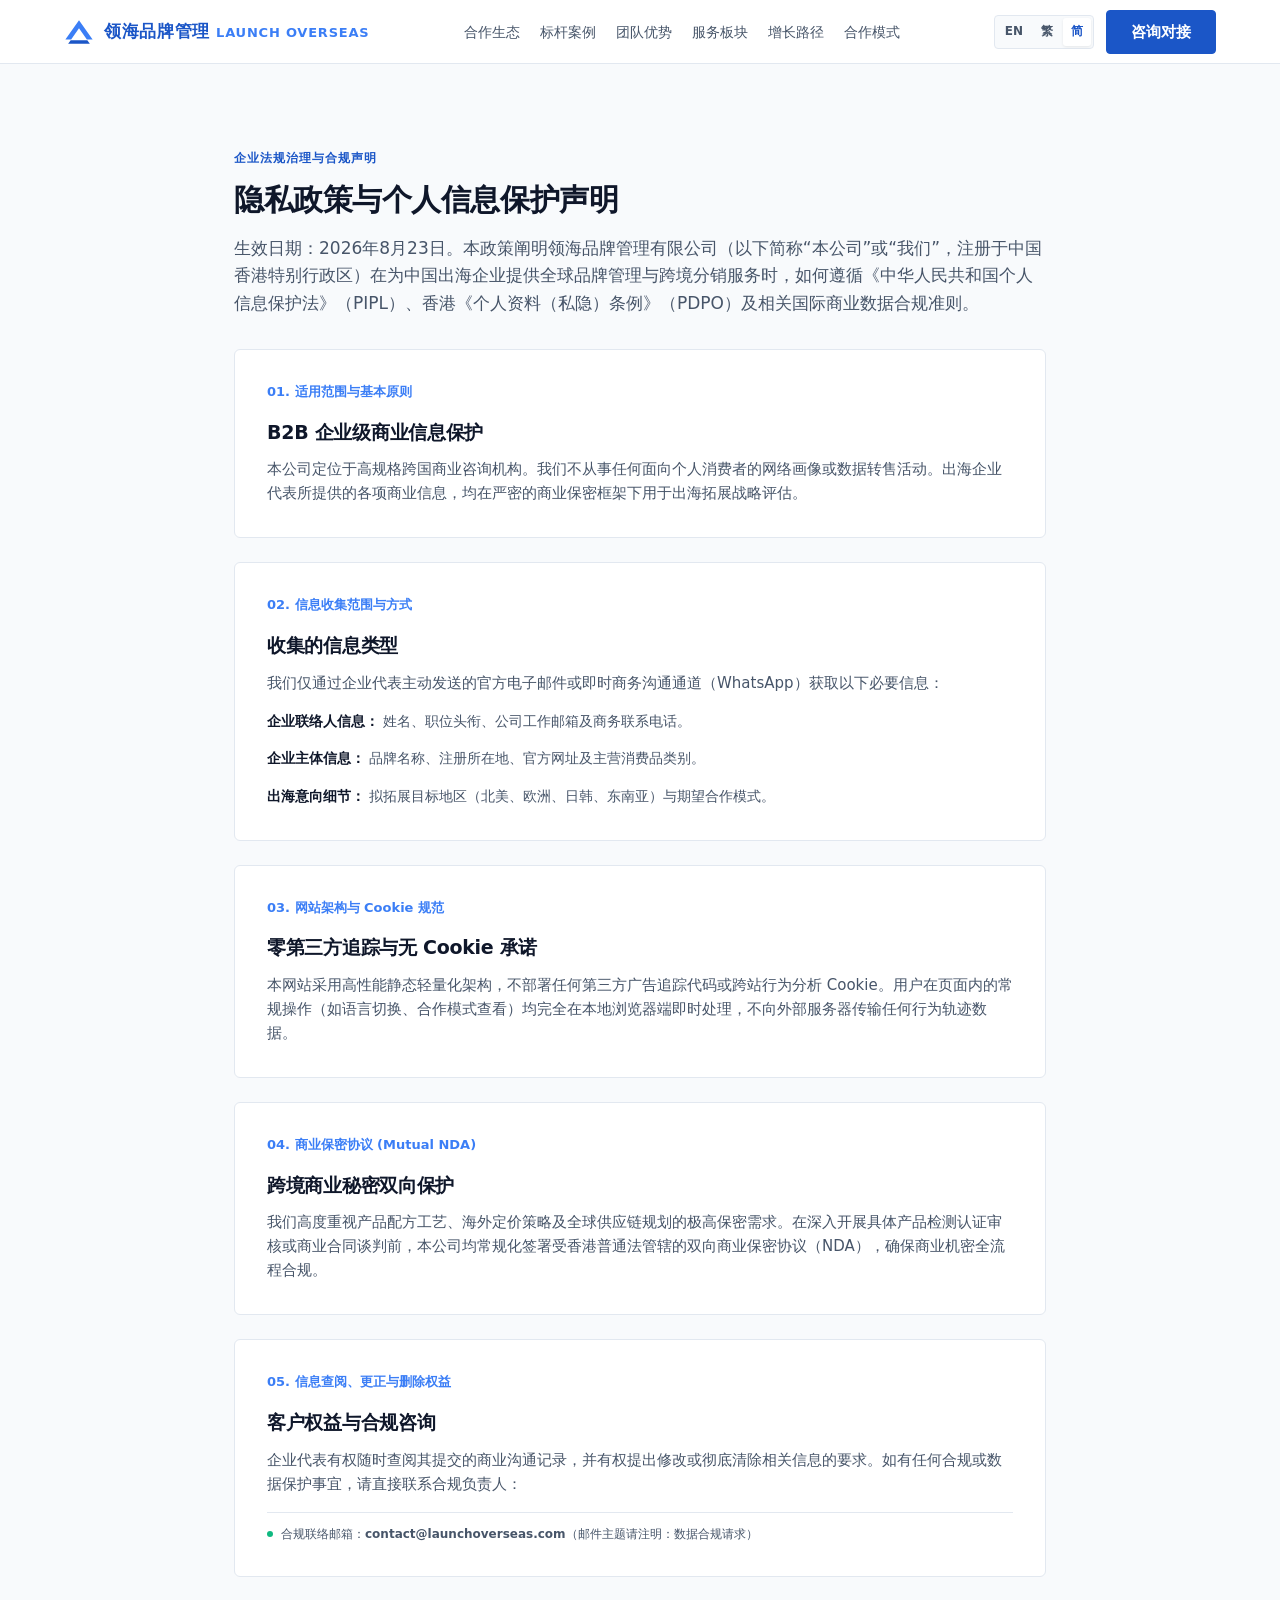
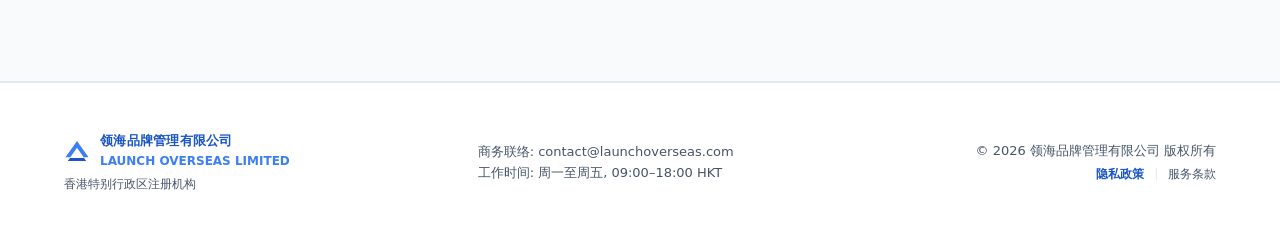
==== commit 8956ed8b: "1" ====
--- a/privacy-zh-cn.html
+++ b/privacy-zh-cn.html
@@ -5,21 +5,45 @@
   <meta name="viewport" content="width=device-width, initial-scale=1.0, viewport-fit=cover">
   <meta name="theme-color" content="#1B56C7">
   <title>隐私政策 | 领海品牌管理有限公司</title>
-  <meta name="description" content="领海品牌管理有限公司官方隐私政策与个人信息保护声明。严格遵循《个人信息保护法》（PIPL）、香港PDPO及跨境商业咨询合规规范。">
+  <meta name="description" content="领海品牌管理有限公司官方隐私政策与个人信息保护声明。严格遵循《中华人民共和国个人信息保护法》（PIPL）、香港PDPO及跨境商业咨询合规规范。">
   <link rel="canonical" href="https://launchoverseas.com/privacy-zh-cn.html">
   <link rel="alternate" hreflang="en" href="https://launchoverseas.com/privacy.html">
   <link rel="alternate" hreflang="zh-HK" href="https://launchoverseas.com/privacy-zh-hk.html">
   <link rel="alternate" hreflang="zh-CN" href="https://launchoverseas.com/privacy-zh-cn.html">
   <link rel="alternate" hreflang="x-default" href="https://launchoverseas.com/privacy.html">
 
-  <!-- Modular Stylesheets (Split Architecture) -->
+  <!-- Open Graph -->
+  <meta property="og:type" content="website">
+  <meta property="og:site_name" content="领海品牌管理有限公司">
+  <meta property="og:title" content="隐私政策 | 领海品牌管理有限公司">
+  <meta property="og:description" content="领海品牌管理有限公司的数据安全合规、商业保密与隐私保护标准。">
+  <meta property="og:url" content="https://launchoverseas.com/privacy-zh-cn.html">
+
+  <!-- Modular Stylesheets -->
   <link rel="stylesheet" href="css/variables.css">
   <link rel="stylesheet" href="css/layout.css">
   <link rel="stylesheet" href="css/sections.css">
   <link rel="stylesheet" href="css/services.css">
   <link rel="stylesheet" href="css/interactive.css">
+
+  <!-- Schema.org JSON-LD -->
+  <script type="application/ld+json">
+  {
+    "@context": "https://schema.org",
+    "@type": "WebPage",
+    "name": "隐私政策 - 领海品牌管理有限公司",
+    "url": "https://launchoverseas.com/privacy-zh-cn.html",
+    "description": "领海品牌管理有限公司的商业咨询隐私政策与个人信息保护条款。",
+    "publisher": {
+      "@type": "Corporation",
+      "name": "领海品牌管理有限公司",
+      "url": "https://launchoverseas.com/zh-cn.html"
+    }
+  }
+  </script>
 </head>
 <body>
+  <!-- Header / Navigation -->
   <header class="site-header" id="site-header">
     <div class="container header-container">
       <a href="zh-cn.html" class="brand-lockup" aria-label="领海品牌管理有限公司 首页">
@@ -51,6 +75,33 @@
           <span class="lang-pill active">简</span>
         </div>
         <a href="zh-cn.html#contact" class="btn btn-primary nav-cta">咨询对接</a>
+        <button class="mobile-toggle" id="mobile-toggle" aria-expanded="false" aria-controls="mobile-menu" aria-label="切换菜单">
+          <span class="bar"></span>
+          <span class="bar"></span>
+        </button>
+      </div>
+    </div>
+
+    <!-- Mobile Drawer Overlay -->
+    <div class="mobile-menu" id="mobile-menu" aria-hidden="true">
+      <div class="mobile-menu-inner">
+        <ul class="mobile-nav-links">
+          <li><a href="zh-cn.html#partners" class="mobile-link">合作生态</a></li>
+          <li><a href="zh-cn.html#cases" class="mobile-link">标杆案例</a></li>
+          <li><a href="zh-cn.html#leadership" class="mobile-link">团队优势</a></li>
+          <li><a href="zh-cn.html#capabilities" class="mobile-link">服务板块</a></li>
+          <li><a href="zh-cn.html#roadmap" class="mobile-link">增长路径</a></li>
+          <li><a href="zh-cn.html#models" class="mobile-link">合作模式</a></li>
+          <li><a href="zh-cn.html#contact" class="mobile-link mobile-cta-link">预约咨询</a></li>
+        </ul>
+        <div class="mobile-menu-footer">
+          <span class="mobile-lang-title">Language / 語言 / 语言</span>
+          <div class="mobile-lang-row">
+            <a href="privacy.html" class="lang-pill">English</a>
+            <a href="privacy-zh-hk.html" class="lang-pill">繁體中文</a>
+            <span class="lang-pill active">简体中文</span>
+          </div>
+        </div>
       </div>
     </div>
   </header>
@@ -61,18 +112,52 @@
         <div class="section-header" style="margin-bottom: 32px;">
           <div class="meta-tag">企业法规治理与合规声明</div>
           <h1 class="section-title">隐私政策与个人信息保护声明</h1>
-          <p class="section-definition">生效日期：2026年8月23日。本政策阐明领海品牌管理有限公司在提供全球品牌管理与跨境分销服务时，如何遵循PIPL及香港PDPO准则。</p>
+          <p class="section-definition">生效日期：2026年8月23日。本政策阐明领海品牌管理有限公司（以下简称“本公司”或“我们”，注册于中国香港特别行政区）在为中国出海企业提供全球品牌管理与跨境分销服务时，如何遵循《中华人民共和国个人信息保护法》（PIPL）、香港《个人资料（私隐）条例》（PDPO）及相关国际商业数据合规准则。</p>
         </div>
 
         <article class="feature-card" style="margin-bottom: 24px;">
           <div class="card-index">01. 适用范围与基本原则</div>
           <h2 class="card-title">B2B 企业级商业信息保护</h2>
-          <p class="card-desc">本公司定位于高规格跨国商业咨询机构。我们不从事任何面向个人消费者的网络画像或数据转售活动。</p>
+          <p class="card-desc">本公司定位于高规格跨国商业咨询机构。我们不从事任何面向个人消费者的网络画像或数据转售活动。出海企业代表所提供的各项商业信息，均在严密的商业保密框架下用于出海拓展战略评估。</p>
+        </article>
+
+        <article class="feature-card" style="margin-bottom: 24px;">
+          <div class="card-index">02. 信息收集范围与方式</div>
+          <h2 class="card-title">收集的信息类型</h2>
+          <p class="card-desc">我们仅通过企业代表主动发送的官方电子邮件或即时商务沟通通道（WhatsApp）获取以下必要信息：</p>
+          <ul class="pillar-list" style="margin-top: 16px;">
+            <li><strong>企业联络人信息：</strong> 姓名、职位头衔、公司工作邮箱及商务联系电话。</li>
+            <li><strong>企业主体信息：</strong> 品牌名称、注册所在地、官方网址及主营消费品类别。</li>
+            <li><strong>出海意向细节：</strong> 拟拓展目标地区（北美、欧洲、日韩、东南亚）与期望合作模式。</li>
+          </ul>
+        </article>
+
+        <article class="feature-card" style="margin-bottom: 24px;">
+          <div class="card-index">03. 网站架构与 Cookie 规范</div>
+          <h2 class="card-title">零第三方追踪与无 Cookie 承诺</h2>
+          <p class="card-desc">本网站采用高性能静态轻量化架构，不部署任何第三方广告追踪代码或跨站行为分析 Cookie。用户在页面内的常规操作（如语言切换、合作模式查看）均完全在本地浏览器端即时处理，不向外部服务器传输任何行为轨迹数据。</p>
+        </article>
+
+        <article class="feature-card" style="margin-bottom: 24px;">
+          <div class="card-index">04. 商业保密协议 (Mutual NDA)</div>
+          <h2 class="card-title">跨境商业秘密双向保护</h2>
+          <p class="card-desc">我们高度重视产品配方工艺、海外定价策略及全球供应链规划的极高保密需求。在深入开展具体产品检测认证审核或商业合同谈判前，本公司均常规化签署受香港普通法管辖的双向商业保密协议（NDA），确保商业机密全流程合规。</p>
+        </article>
+
+        <article class="feature-card" style="margin-bottom: 24px;">
+          <div class="card-index">05. 信息查阅、更正与删除权益</div>
+          <h2 class="card-title">客户权益与合规咨询</h2>
+          <p class="card-desc">企业代表有权随时查阅其提交的商业沟通记录，并有权提出修改或彻底清除相关信息的要求。如有任何合规或数据保护事宜，请直接联系合规负责人：</p>
+          <div class="hub-matrix-footer" style="margin-top: 16px; padding-top: 12px;">
+            <span class="footer-indicator"></span>
+            <span>合规联络邮箱：<strong>contact@launchoverseas.com</strong>（邮件主题请注明：数据合规请求）</span>
+          </div>
         </article>
       </div>
     </section>
   </main>
 
+  <!-- Footer -->
   <footer class="site-footer">
     <div class="container footer-grid">
       <div class="footer-col">
@@ -88,9 +173,12 @@
         </div>
         <p class="footer-sub">香港特别行政区注册机构</p>
       </div>
+
       <div class="footer-col footer-center">
         <p class="footer-meta">商务联络: contact@launchoverseas.com</p>
+        <p class="footer-meta">工作时间: 周一至周五, 09:00–18:00 HKT</p>
       </div>
+
       <div class="footer-col footer-right">
         <p class="footer-copy">&copy; 2026 领海品牌管理有限公司 版权所有</p>
         <div class="footer-links">
@@ -101,6 +189,7 @@
       </div>
     </div>
   </footer>
+
   <script src="js/app.js"></script>
 </body>
 </html>
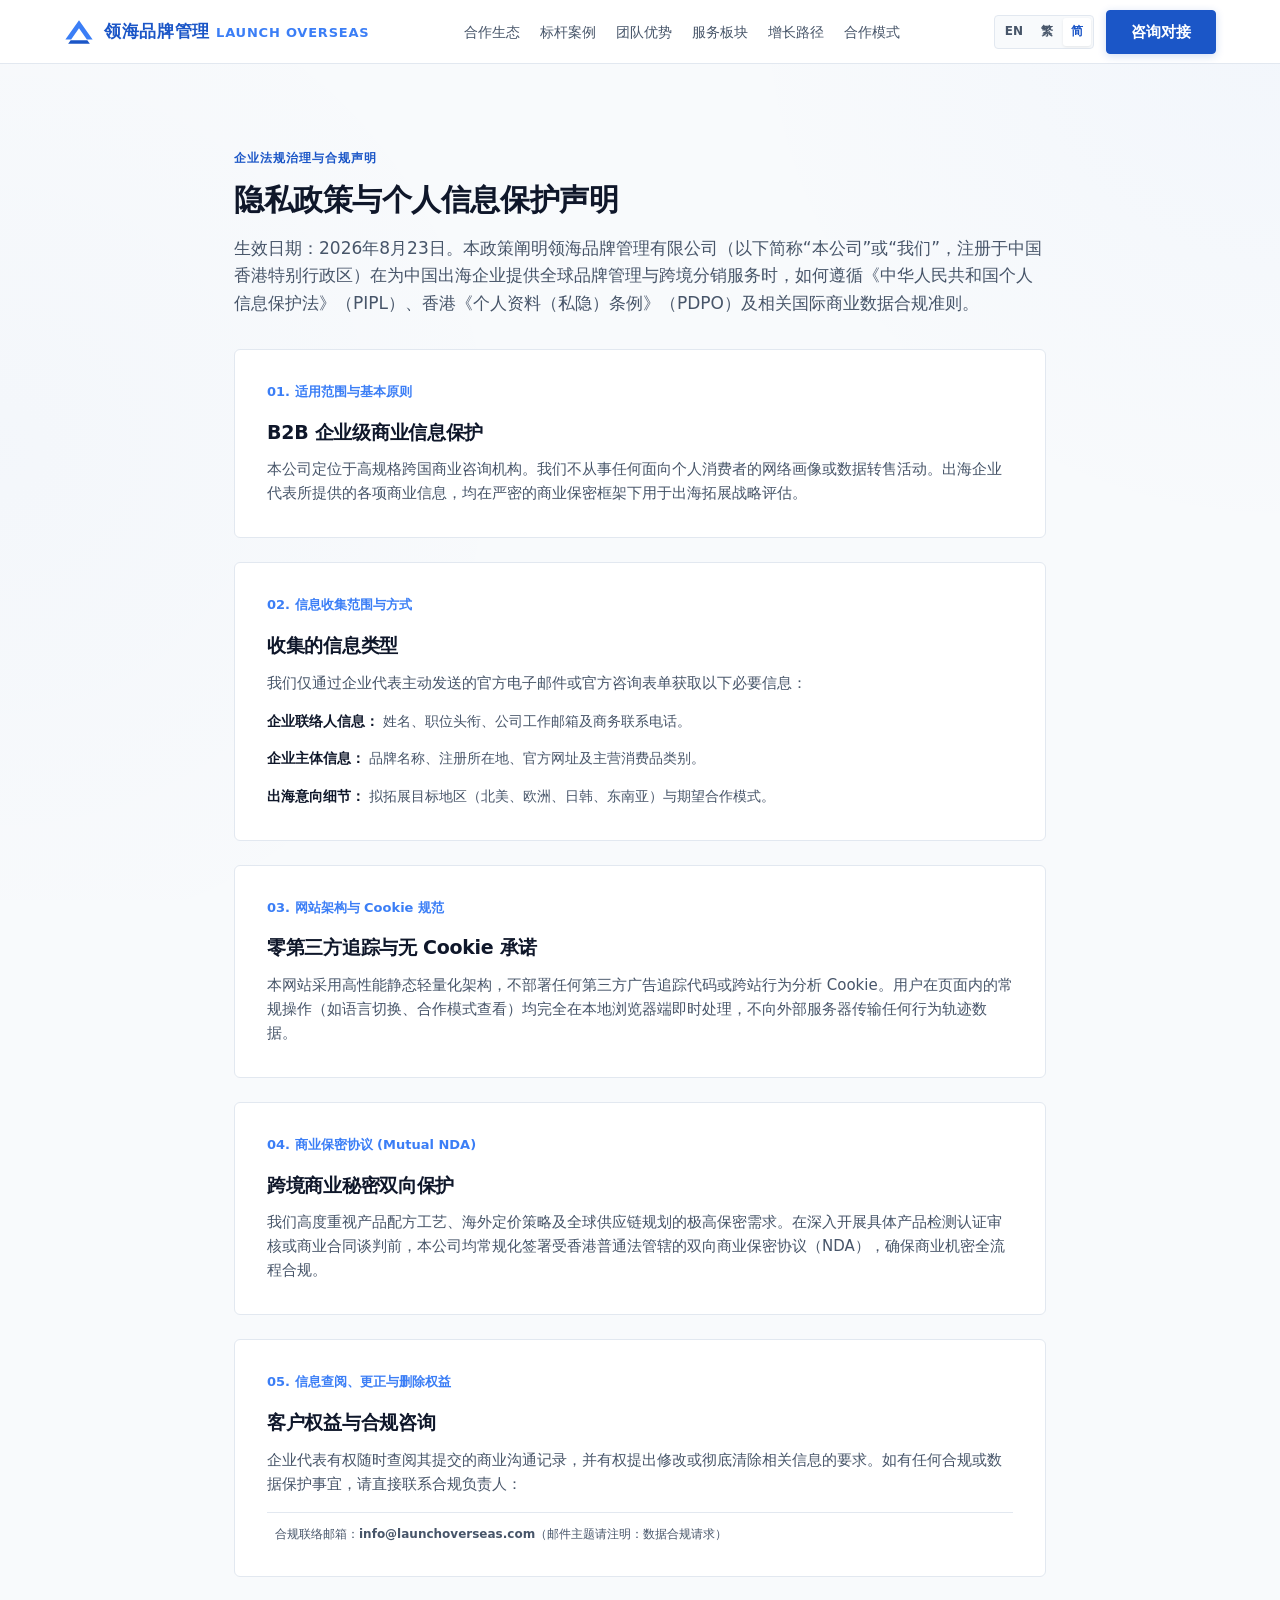
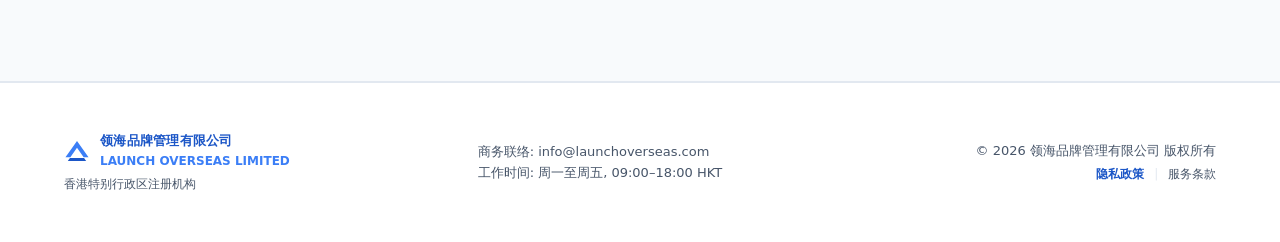
==== commit ba6c6077: "1" ====
--- a/privacy-zh-cn.html
+++ b/privacy-zh-cn.html
@@ -124,7 +124,7 @@
         <article class="feature-card" style="margin-bottom: 24px;">
           <div class="card-index">02. 信息收集范围与方式</div>
           <h2 class="card-title">收集的信息类型</h2>
-          <p class="card-desc">我们仅通过企业代表主动发送的官方电子邮件或即时商务沟通通道（WhatsApp）获取以下必要信息：</p>
+          <p class="card-desc">我们仅通过企业代表主动发送的官方电子邮件或官方咨询表单获取以下必要信息：</p>
           <ul class="pillar-list" style="margin-top: 16px;">
             <li><strong>企业联络人信息：</strong> 姓名、职位头衔、公司工作邮箱及商务联系电话。</li>
             <li><strong>企业主体信息：</strong> 品牌名称、注册所在地、官方网址及主营消费品类别。</li>
@@ -150,7 +150,7 @@
           <p class="card-desc">企业代表有权随时查阅其提交的商业沟通记录，并有权提出修改或彻底清除相关信息的要求。如有任何合规或数据保护事宜，请直接联系合规负责人：</p>
           <div class="hub-matrix-footer" style="margin-top: 16px; padding-top: 12px;">
             <span class="footer-indicator"></span>
-            <span>合规联络邮箱：<strong>contact@launchoverseas.com</strong>（邮件主题请注明：数据合规请求）</span>
+            <span>合规联络邮箱：<strong>info@launchoverseas.com</strong>（邮件主题请注明：数据合规请求）</span>
           </div>
         </article>
       </div>
@@ -175,7 +175,7 @@
       </div>
 
       <div class="footer-col footer-center">
-        <p class="footer-meta">商务联络: contact@launchoverseas.com</p>
+        <p class="footer-meta">商务联络: info@launchoverseas.com</p>
         <p class="footer-meta">工作时间: 周一至周五, 09:00–18:00 HKT</p>
       </div>
 
--- a/css/variables.css
+++ b/css/variables.css
@@ -12,9 +12,17 @@
   --color-indigo-hover: #13429E;
   --color-azure: #3B7EF6;         /* Electric Azure */
   --color-azure-light: #EFF6FF;
+  --color-emerald: #10B981;       /* Live Pulse Green */
   --font-main: system-ui, -apple-system, BlinkMacSystemFont, "Segoe UI", Roboto, "PingFang SC", "Microsoft YaHei", "PingFang HK", "Microsoft JhengHei", sans-serif;
   --header-height: 64px;
-  --transition-smooth: 0.2s cubic-bezier(0.16, 1, 0.3, 1);
+  --transition-smooth: 0.25s cubic-bezier(0.16, 1, 0.3, 1);
+
+  /* 2026 Enterprise Glassmorphism Tokens */
+  --glass-bg: rgba(255, 255, 255, 0.88);
+  --glass-border: rgba(226, 232, 240, 0.85);
+  --glass-border-highlight: rgba(255, 255, 255, 0.75);
+  --glass-shadow: 0 10px 30px -4px rgba(27, 86, 199, 0.06), 0 2px 6px -1px rgba(0, 0, 0, 0.02);
+  --glass-backdrop: blur(16px);
 }
 
 *, *::before, *::after {
@@ -31,6 +39,9 @@
 
 body {
   background-color: var(--bg-canvas);
+  background-image: radial-gradient(circle at 100% 0%, rgba(59, 126, 246, 0.03) 0%, transparent 35%),
+                    radial-gradient(circle at 0% 50%, rgba(27, 86, 199, 0.02) 0%, transparent 40%);
+  background-attachment: fixed;
   color: var(--text-primary);
   font-family: var(--font-main);
   line-height: 1.6;
--- a/css/sections.css
+++ b/css/sections.css
@@ -8,6 +8,7 @@
   padding: 80px 0 64px;
   background-color: var(--bg-surface);
   border-bottom: 1px solid var(--border-stone);
+  position: relative;
 }
 
 .hero-grid {
@@ -54,13 +55,27 @@
   border-radius: 4px;
 }
 
-/* Hero Matrix Visual */
+/* 2026 Enterprise Glass Visual */
 .hero-visual {
-  background-color: var(--bg-surface);
-  border: 1px solid var(--border-stone);
-  border-radius: 6px;
+  background: var(--glass-bg);
+  backdrop-filter: var(--glass-backdrop);
+  -webkit-backdrop-filter: var(--glass-backdrop);
+  border: 1px solid var(--glass-border);
+  box-shadow: var(--glass-shadow);
+  border-radius: 8px;
   padding: 28px;
-  box-shadow: 0 4px 20px -2px rgba(27, 86, 199, 0.05);
+  position: relative;
+  overflow: hidden;
+}
+
+.hero-visual::before {
+  content: "";
+  position: absolute;
+  top: 0;
+  left: 0;
+  right: 0;
+  height: 1px;
+  background: linear-gradient(90deg, transparent, var(--glass-border-highlight), transparent);
 }
 
 .hub-matrix-header {
@@ -116,6 +131,12 @@
   border: 1px solid var(--border-stone);
   border-radius: 4px;
   padding: 16px;
+  transition: transform var(--transition-smooth), border-color var(--transition-smooth);
+}
+
+.matrix-tile:hover {
+  transform: translateY(-2px);
+  border-color: #CBD5E1;
 }
 
 .tile-region {
@@ -148,15 +169,6 @@
   border-top: 1px solid var(--border-stone);
   font-size: 0.75rem;
   color: var(--text-secondary);
-}
-
-.footer-indicator {
-  display: inline-block;
-  width: 6px;
-  height: 6px;
-  border-radius: 50%;
-  background-color: #10B981;
-  flex-shrink: 0;
 }
 
 /* Global Partners & Media Ecosystem */
@@ -199,6 +211,14 @@
   padding: 8px 16px;
   border-radius: 4px;
   letter-spacing: 0.02em;
+  transition: all var(--transition-smooth);
+}
+
+.partner-badge:hover {
+  background-color: #FFFFFF;
+  border-color: var(--color-azure);
+  color: var(--color-indigo);
+  transform: translateY(-1px);
 }
 
 /* Verified Case Studies Component */
@@ -208,20 +228,23 @@
 }
 
 .case-card {
-  background-color: var(--bg-surface);
-  border: 1px solid var(--border-stone);
+  background: var(--glass-bg);
+  backdrop-filter: var(--glass-backdrop);
+  -webkit-backdrop-filter: var(--glass-backdrop);
+  border: 1px solid var(--glass-border);
   border-radius: 8px;
   padding: 36px;
   display: flex;
   flex-direction: column;
   justify-content: space-between;
-  box-shadow: 0 4px 20px -2px rgba(27, 86, 199, 0.04);
-  transition: transform var(--transition-smooth), box-shadow var(--transition-smooth);
+  box-shadow: var(--glass-shadow);
+  transition: transform var(--transition-smooth), box-shadow var(--transition-smooth), border-color var(--transition-smooth);
 }
 
 .case-card:hover {
-  transform: translateY(-2px);
-  box-shadow: 0 8px 24px -4px rgba(27, 86, 199, 0.08);
+  transform: translateY(-3px);
+  border-color: #BFDBFE;
+  box-shadow: 0 16px 36px -4px rgba(27, 86, 199, 0.1);
 }
 
 .case-tag {
@@ -281,11 +304,13 @@
 
 /* Leadership & Governance Credentials */
 .leadership-card {
-  background-color: var(--bg-surface);
-  border: 1px solid var(--border-stone);
+  background: var(--glass-bg);
+  backdrop-filter: var(--glass-backdrop);
+  -webkit-backdrop-filter: var(--glass-backdrop);
+  border: 1px solid var(--glass-border);
   border-radius: 8px;
   padding: 40px;
-  box-shadow: 0 4px 20px -2px rgba(27, 86, 199, 0.05);
+  box-shadow: var(--glass-shadow);
 }
 
 .leadership-grid {
@@ -300,6 +325,11 @@
   border: 1px solid var(--border-stone);
   border-radius: 6px;
   padding: 24px;
+  transition: transform var(--transition-smooth);
+}
+
+.leadership-item:hover {
+  transform: translateY(-2px);
 }
 
 .leadership-item-title {
--- a/css/services.css
+++ b/css/services.css
@@ -1,7 +1,120 @@
 /* ==========================================================================
    Launch Overseas Limited - Services & Methodology Styles
-   (Pillars, Roadmaps, Interactive Model Switcher)
+   (Pillars, Roadmaps, Comparison Matrix, DNA Block, Model Switcher)
    ========================================================================== */
+
+/* Corporate DNA Strip (Mission, Vision, Values) */
+.dna-section {
+  padding: 64px 0;
+  background-color: var(--bg-surface);
+  border-bottom: 1px solid var(--border-stone);
+}
+
+.dna-grid {
+  display: grid;
+  grid-template-columns: repeat(3, 1fr);
+  gap: 24px;
+}
+
+.dna-card {
+  background-color: var(--bg-canvas);
+  border: 1px solid var(--border-stone);
+  border-radius: 6px;
+  padding: 28px;
+}
+
+.dna-badge {
+  display: inline-block;
+  font-size: 0.6875rem;
+  font-weight: 700;
+  text-transform: uppercase;
+  letter-spacing: 0.08em;
+  color: var(--color-indigo);
+  margin-bottom: 10px;
+}
+
+.dna-title {
+  font-size: 1.125rem;
+  font-weight: 700;
+  color: var(--text-primary);
+  margin-bottom: 8px;
+  line-height: 1.4;
+}
+
+.dna-desc {
+  font-size: 0.875rem;
+  color: var(--text-secondary);
+  line-height: 1.6;
+}
+
+/* Strategic Comparison Matrix Module */
+.comparison-section {
+  padding: 80px 0;
+  background-color: var(--bg-canvas);
+  border-bottom: 1px solid var(--border-stone);
+}
+
+.comparison-table-wrap {
+  width: 100%;
+  overflow-x: auto;
+  border: 1px solid var(--border-stone);
+  border-radius: 6px;
+  background-color: var(--bg-surface);
+  box-shadow: 0 4px 20px -2px rgba(27, 86, 199, 0.04);
+}
+
+.comparison-table {
+  width: 100%;
+  border-collapse: collapse;
+  text-align: left;
+  font-size: 0.875rem;
+}
+
+.comparison-table th, .comparison-table td {
+  padding: 18px 20px;
+  border-bottom: 1px solid var(--border-stone);
+  border-right: 1px solid var(--border-stone);
+  vertical-align: middle;
+}
+
+.comparison-table th:last-child, .comparison-table td:last-child {
+  border-right: none;
+}
+
+.comparison-table thead th {
+  background-color: var(--bg-canvas);
+  font-weight: 700;
+  color: var(--color-indigo);
+  font-size: 0.8125rem;
+  text-transform: uppercase;
+  letter-spacing: 0.04em;
+}
+
+.comparison-table tbody th {
+  background-color: var(--bg-canvas);
+  font-weight: 700;
+  color: var(--text-primary);
+  width: 22%;
+}
+
+.comparison-table tbody td.traditional-col {
+  color: var(--text-secondary);
+  background-color: #FAFAFA;
+  width: 39%;
+  line-height: 1.5;
+}
+
+.comparison-table tbody td.full-domain-col {
+  color: var(--text-primary);
+  background-color: #FFFFFF;
+  font-weight: 600;
+  width: 39%;
+  line-height: 1.5;
+}
+
+.comparison-table tr:last-child th, .comparison-table tr:last-child td {
+  border-bottom: none;
+}
 
 /* Feature & Pillar Cards */
 .feature-card, .pillar-card {
@@ -271,11 +384,15 @@
 
 /* Responsive Overrides */
 @media (max-width: 992px) {
+  .dna-grid { grid-template-columns: 1fr; }
   .model-tabs { grid-template-columns: 1fr; }
   .panel-details-grid { grid-template-columns: 1fr; gap: 16px; }
 }
 
 @media (max-width: 768px) {
+  .dna-section, .comparison-section { padding: 48px 0; }
+  .dna-card { padding: 20px 16px; }
+  .comparison-table th, .comparison-table td { padding: 12px 14px; font-size: 0.8125rem; }
   .model-panel { padding: 24px 16px; }
   .panel-title { font-size: 1.25rem; }
 }
--- a/css/interactive.css
+++ b/css/interactive.css
@@ -1,6 +1,6 @@
 /* ==========================================================================
    Launch Overseas Limited - Interactive Components & Contact Styles
-   (Buttons, Scoping Generator, Contact Module, FAQ)
+   (Buttons, Status Badges, Scoping Generator, Scroll Reveals, Contact Card, Form)
    ========================================================================== */
 
 /* Global Buttons & Links */
@@ -14,18 +14,20 @@
   font-weight: 600;
   border-radius: 4px;
   cursor: pointer;
-  transition: background-color var(--transition-smooth), opacity var(--transition-smooth), transform var(--transition-smooth);
+  transition: background-color var(--transition-smooth), opacity var(--transition-smooth), transform var(--transition-smooth), box-shadow var(--transition-smooth);
 }
 
 .btn-primary {
   background-color: var(--color-indigo);
   color: #FFFFFF;
   border: 1px solid var(--color-indigo);
+  box-shadow: 0 2px 8px rgba(27, 86, 199, 0.2);
 }
 
 .btn-primary:hover {
   background-color: var(--color-indigo-hover);
   transform: translateY(-1px);
+  box-shadow: 0 4px 14px rgba(27, 86, 199, 0.3);
 }
 
 .btn-link {
@@ -46,6 +48,69 @@
   transition: transform var(--transition-smooth);
 }
 
+/* 2026 Live Pulse Status Indicator */
+.status-pill {
+  display: inline-flex;
+  align-items: center;
+  gap: 6px;
+  font-size: 0.75rem;
+  font-weight: 600;
+  color: var(--text-secondary);
+}
+
+.status-dot {
+  position: relative;
+  width: 8px;
+  height: 8px;
+  border-radius: 50%;
+  background-color: var(--color-emerald);
+  flex-shrink: 0;
+}
+
+.status-dot.pulse::after {
+  content: "";
+  position: absolute;
+  top: -2px;
+  left: -2px;
+  right: -2px;
+  bottom: -2px;
+  border-radius: 50%;
+  background-color: inherit;
+  opacity: 0.6;
+  animation: statusPulse 2s infinite ease-out;
+}
+
+.status-dot.standby {
+  background-color: var(--color-azure);
+}
+
+@keyframes statusPulse {
+  0% { transform: scale(1); opacity: 0.8; }
+  70% { transform: scale(2.4); opacity: 0; }
+  100% { transform: scale(2.4); opacity: 0; }
+}
+
+/* Scroll Reveal Micro-Interactions */
+.reveal-on-scroll {
+  opacity: 0;
+  transform: translateY(16px);
+  transition: opacity 0.5s cubic-bezier(0.16, 1, 0.3, 1), transform 0.5s cubic-bezier(0.16, 1, 0.3, 1);
+  will-change: opacity, transform;
+}
+
+.reveal-on-scroll.is-revealed {
+  opacity: 1;
+  transform: translateY(0);
+}
+
+@media (prefers-reduced-motion: reduce) {
+  .reveal-on-scroll {
+    opacity: 1 !important;
+    transform: none !important;
+    transition: none !important;
+  }
+}
+
 /* FAQ Module */
 .faq-grid {
   display: grid;
@@ -54,10 +119,13 @@
 }
 
 .faq-item {
-  background-color: var(--bg-surface);
-  border: 1px solid var(--border-stone);
+  background: var(--glass-bg);
+  backdrop-filter: var(--glass-backdrop);
+  -webkit-backdrop-filter: var(--glass-backdrop);
+  border: 1px solid var(--glass-border);
   border-radius: 6px;
   padding: 28px;
+  box-shadow: var(--glass-shadow);
 }
 
 .faq-question {
@@ -73,7 +141,7 @@
   line-height: 1.6;
 }
 
-/* Interactive Go-Global Scoping Widget */
+/* Interactive Go-Global Scoping & Form Widget */
 .scoping-widget {
   background-color: var(--bg-canvas);
   border: 1px solid var(--border-stone);
@@ -92,11 +160,6 @@
   color: var(--text-primary);
 }
 
-.scoping-desc {
-  font-size: 0.875rem;
-  color: var(--text-secondary);
-}
-
 .scoping-grid {
   display: grid;
   grid-template-columns: repeat(auto-fit, minmax(240px, 1fr));
@@ -145,24 +208,116 @@
   box-shadow: 0 2px 8px rgba(27, 86, 199, 0.2);
 }
 
+/* Form Styles */
+.inquiry-form-wrap {
+  margin-top: 28px;
+  padding-top: 24px;
+  border-top: 1px solid var(--border-stone);
+}
+
+.form-row {
+  display: grid;
+  grid-template-columns: repeat(3, 1fr);
+  gap: 16px;
+  margin-bottom: 16px;
+}
+
+.form-field {
+  display: flex;
+  flex-direction: column;
+  gap: 6px;
+}
+
+.form-field label {
+  font-size: 0.75rem;
+  font-weight: 700;
+  text-transform: uppercase;
+  letter-spacing: 0.05em;
+  color: var(--color-indigo);
+}
+
+.form-input, .form-textarea {
+  width: 100%;
+  background-color: var(--bg-surface);
+  border: 1px solid var(--border-stone);
+  border-radius: 4px;
+  padding: 10px 14px;
+  font-family: inherit;
+  font-size: 0.875rem;
+  color: var(--text-primary);
+  transition: border-color var(--transition-smooth), box-shadow var(--transition-smooth);
+}
+
+.form-input:focus, .form-textarea:focus {
+  outline: none;
+  border-color: var(--color-azure);
+  box-shadow: 0 0 0 3px rgba(59, 126, 246, 0.15);
+}
+
+.form-textarea {
+  min-height: 80px;
+  resize: vertical;
+}
+
+.form-actions {
+  display: flex;
+  align-items: center;
+  gap: 12px;
+  flex-wrap: wrap;
+  margin-top: 16px;
+}
+
+.honeypot-field {
+  position: absolute;
+  left: -9999px;
+  top: -9999px;
+  opacity: 0;
+  height: 0;
+  width: 0;
+  z-index: -1;
+  pointer-events: none;
+}
+
+.form-feedback {
+  font-size: 0.8125rem;
+  color: #DC2626;
+  margin-top: 8px;
+  min-height: 20px;
+}
+
 .scoping-result {
   background-color: var(--bg-surface);
   border: 1px dashed var(--color-azure);
   padding: 16px;
   border-radius: 4px;
-  font-size: 0.9375rem;
+  font-size: 0.875rem;
   color: var(--text-primary);
   font-style: italic;
   line-height: 1.5;
+  margin-bottom: 20px;
 }
 
 /* Contact Card Module */
 .contact-card {
-  background-color: var(--bg-surface);
-  border: 1px solid var(--border-stone);
+  background: var(--glass-bg);
+  backdrop-filter: var(--glass-backdrop);
+  -webkit-backdrop-filter: var(--glass-backdrop);
+  border: 1px solid var(--glass-border);
   border-radius: 8px;
   padding: 48px;
-  box-shadow: 0 4px 24px -2px rgba(27, 86, 199, 0.06);
+  box-shadow: var(--glass-shadow);
+  position: relative;
+  overflow: hidden;
+}
+
+.contact-card::before {
+  content: "";
+  position: absolute;
+  top: 0;
+  left: 0;
+  right: 0;
+  height: 1px;
+  background: linear-gradient(90deg, transparent, var(--glass-border-highlight), transparent);
 }
 
 .contact-header {
@@ -212,9 +367,10 @@
   color: var(--text-primary);
 }
 
+/* Balanced 2-Column Contact Channels Grid */
 .contact-channels {
   display: grid;
-  grid-template-columns: repeat(3, 1fr);
+  grid-template-columns: 1fr 1fr;
   gap: 24px;
 }
 
@@ -222,10 +378,16 @@
   background-color: var(--bg-canvas);
   border: 1px solid var(--border-stone);
   border-radius: 6px;
-  padding: 20px;
+  padding: 24px;
   display: flex;
   flex-direction: column;
   gap: 8px;
+  transition: transform var(--transition-smooth), border-color var(--transition-smooth);
+}
+
+.channel-box:hover {
+  transform: translateY(-2px);
+  border-color: #CBD5E1;
 }
 
 .channel-label {
@@ -237,13 +399,13 @@
 }
 
 .channel-value {
-  font-size: 0.9375rem;
+  font-size: 1rem;
   font-weight: 600;
   color: var(--text-primary);
   word-break: break-all;
 }
 
-.channel-value.email-link, .channel-value.whatsapp-link {
+.channel-value.email-link {
   color: var(--color-indigo);
   text-decoration: underline;
   text-underline-offset: 3px;
@@ -277,6 +439,7 @@
   .faq-grid { grid-template-columns: 1fr; }
   .trust-commitments { grid-template-columns: 1fr; gap: 14px; }
   .contact-channels { grid-template-columns: 1fr; }
+  .form-row { grid-template-columns: 1fr; }
 }
 
 @media (max-width: 768px) {
